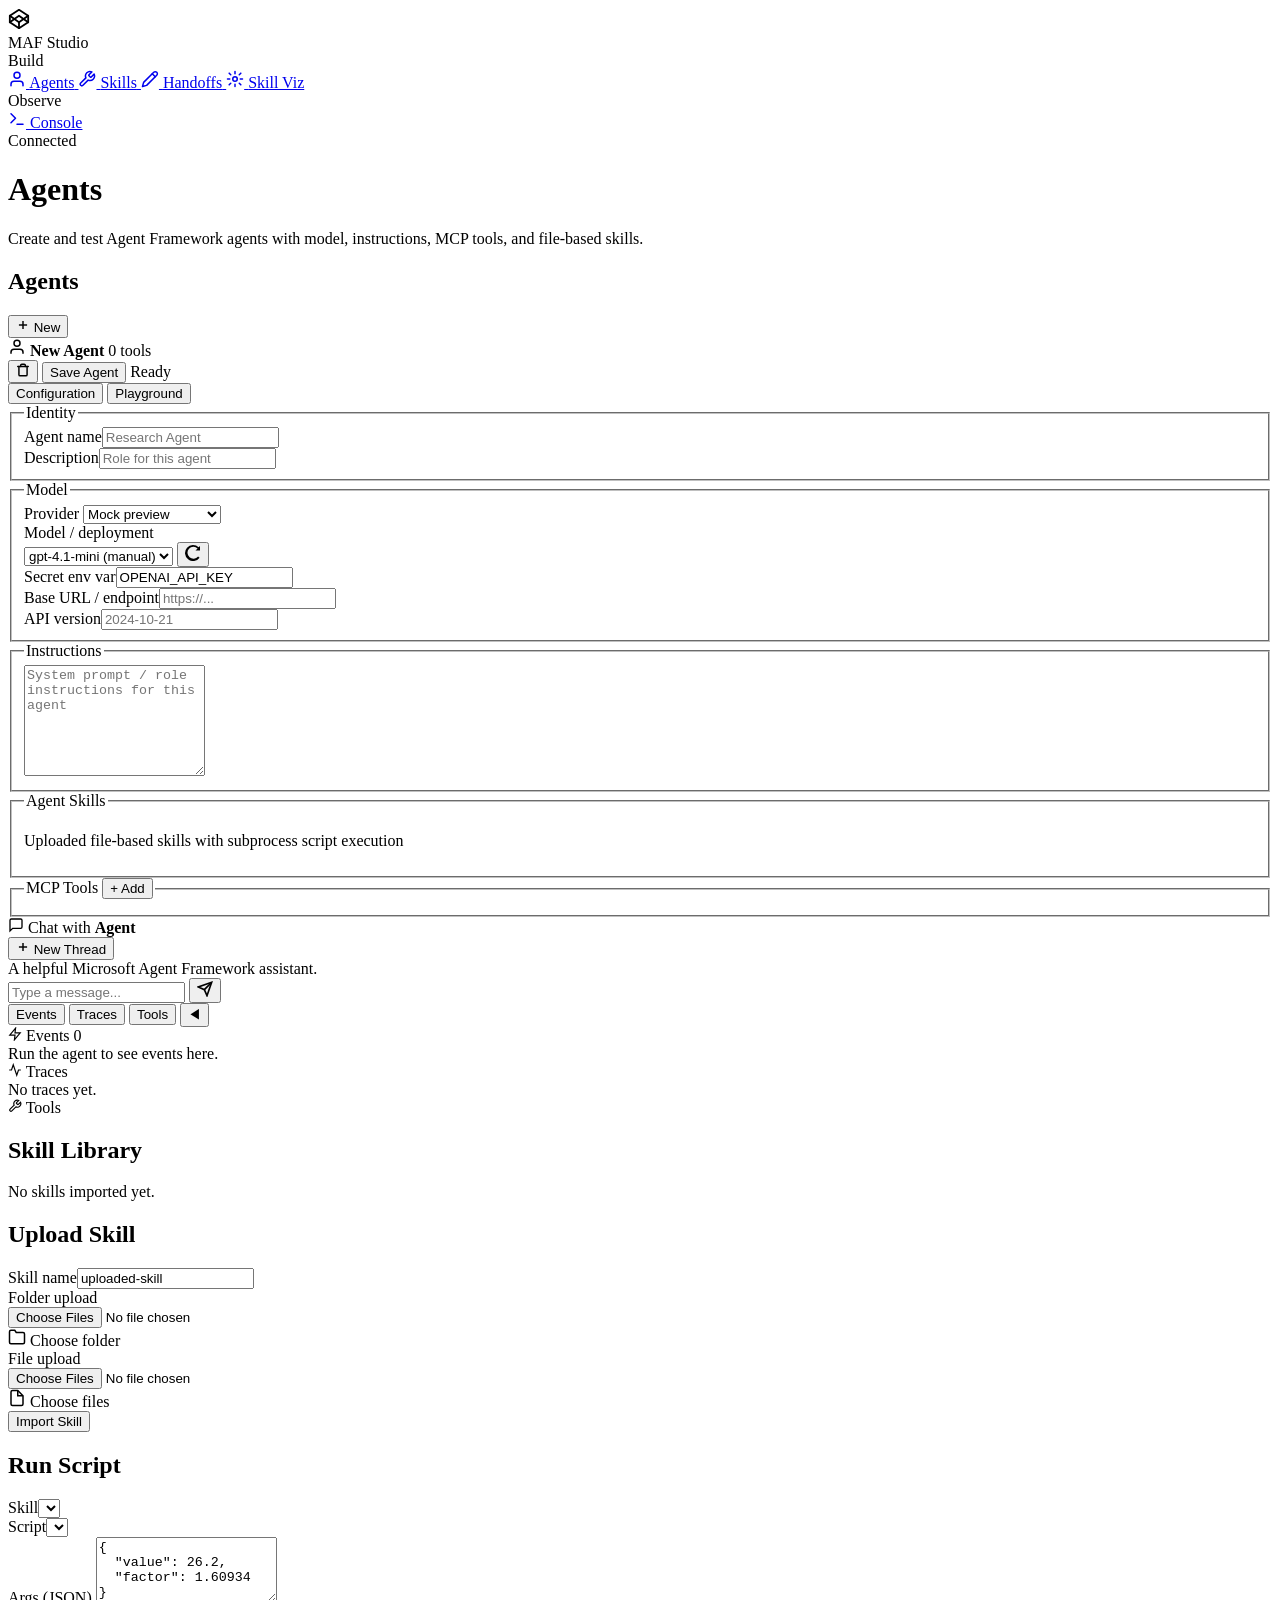
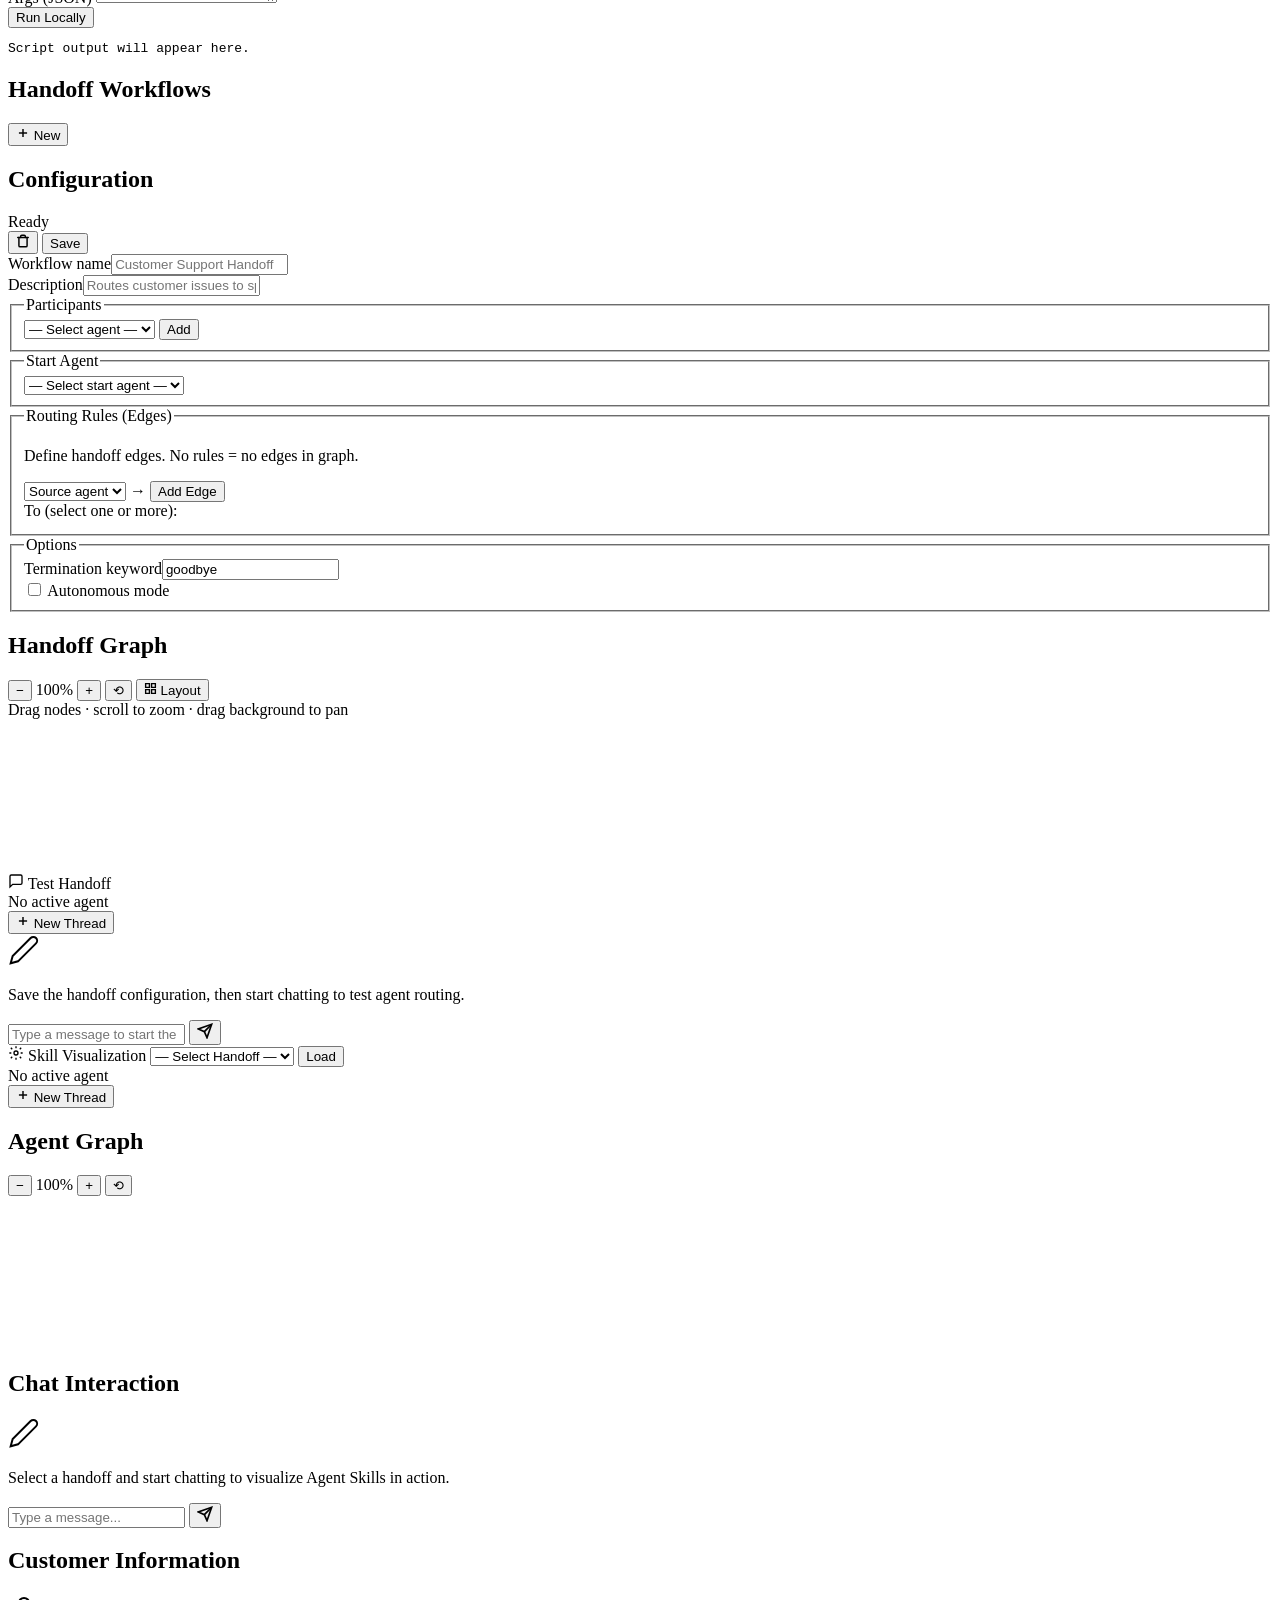
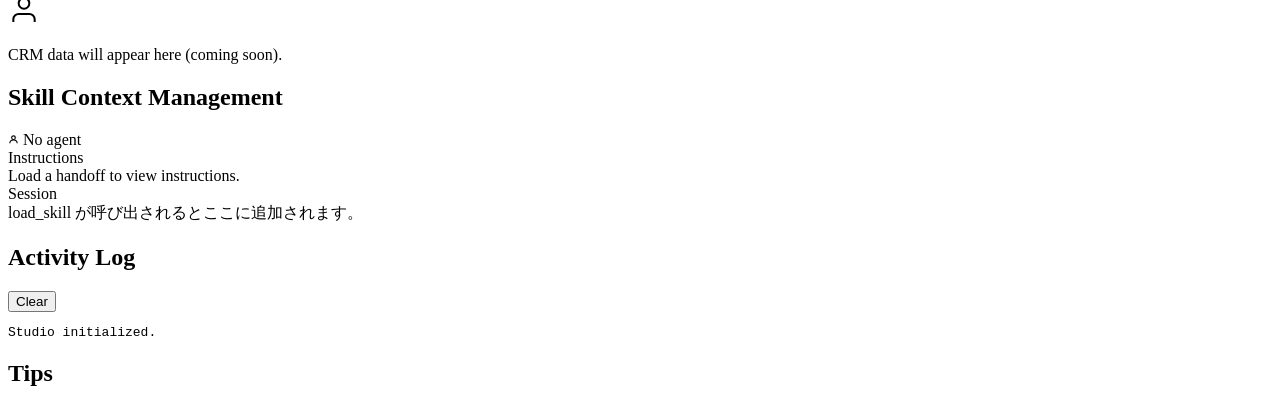
==== app/templates/index.html @ 51df4a38 "Initial commit: MAF Workflow Studio with Skill Viz tab" ====
<!DOCTYPE html>
<html lang="ja">
  <head>
    <meta charset="UTF-8" />
    <meta name="viewport" content="width=device-width, initial-scale=1.0" />
    <title>{{ title }}</title>
    <link rel="preconnect" href="https://fonts.googleapis.com" />
    <link rel="preconnect" href="https://fonts.gstatic.com" crossorigin />
    <link href="https://fonts.googleapis.com/css2?family=Space+Grotesk:wght@400;500;600;700&family=DM+Sans:ital,wght@0,400;0,500;0,600;1,400&family=JetBrains+Mono:wght@400;500&display=swap" rel="stylesheet" />
    <link rel="stylesheet" href="/static/styles.css" />
  </head>
  <body>
    <!-- ========== Fixed sidebar nav ========== -->
    <nav id="sidebar">
      <div class="sidebar-brand">
        <div class="brand-icon">
          <svg width="22" height="22" viewBox="0 0 24 24" fill="none" stroke="currentColor" stroke-width="2" stroke-linecap="round" stroke-linejoin="round"><polygon points="12 2 22 8.5 22 15.5 12 22 2 15.5 2 8.5 12 2"/><line x1="12" y1="22" x2="12" y2="15.5"/><polyline points="22 8.5 12 15.5 2 8.5"/><polyline points="2 15.5 12 8.5 22 15.5"/></svg>
        </div>
        <span class="brand-label">MAF Studio</span>
      </div>

      <div class="nav-group">
        <div class="nav-section-label">Build</div>
        <a class="nav-item active" data-page="agents" href="#agents">
          <svg width="18" height="18" viewBox="0 0 24 24" fill="none" stroke="currentColor" stroke-width="2" stroke-linecap="round" stroke-linejoin="round"><path d="M20 21v-2a4 4 0 0 0-4-4H8a4 4 0 0 0-4 4v2"/><circle cx="12" cy="7" r="4"/></svg>
          <span>Agents</span>
        </a>
        <a class="nav-item" data-page="skills" href="#skills">
          <svg width="18" height="18" viewBox="0 0 24 24" fill="none" stroke="currentColor" stroke-width="2" stroke-linecap="round" stroke-linejoin="round"><path d="M14.7 6.3a1 1 0 0 0 0 1.4l1.6 1.6a1 1 0 0 0 1.4 0l3.77-3.77a6 6 0 0 1-7.94 7.94l-6.91 6.91a2.12 2.12 0 0 1-3-3l6.91-6.91a6 6 0 0 1 7.94-7.94l-3.76 3.76z"/></svg>
          <span>Skills</span>
        </a>
        <a class="nav-item" data-page="workflows" href="#workflows" style="display:none">
          <svg width="18" height="18" viewBox="0 0 24 24" fill="none" stroke="currentColor" stroke-width="2" stroke-linecap="round" stroke-linejoin="round"><polyline points="16 18 22 12 16 6"/><polyline points="8 6 2 12 8 18"/></svg>
          <span>Workflows</span>
        </a>
        <a class="nav-item" data-page="handoffs" href="#handoffs">
          <svg width="18" height="18" viewBox="0 0 24 24" fill="none" stroke="currentColor" stroke-width="2" stroke-linecap="round" stroke-linejoin="round"><path d="M17 3a2.828 2.828 0 1 1 4 4L7.5 20.5 2 22l1.5-5.5L17 3z"/><path d="m15 5 4 4"/></svg>
          <span>Handoffs</span>
        </a>
        <a class="nav-item" data-page="skillviz" href="#skillviz">
          <svg width="18" height="18" viewBox="0 0 24 24" fill="none" stroke="currentColor" stroke-width="2" stroke-linecap="round" stroke-linejoin="round"><circle cx="12" cy="12" r="3"/><path d="M12 2v3M12 19v3M4.22 4.22l2.12 2.12M17.66 17.66l2.12 2.12M2 12h3M19 12h3M4.22 19.78l2.12-2.12M17.66 6.34l2.12-2.12"/></svg>
          <span>Skill Viz</span>
        </a>
      </div>

      <div class="nav-group">
        <div class="nav-section-label">Observe</div>
        <a class="nav-item" data-page="console" href="#console">
          <svg width="18" height="18" viewBox="0 0 24 24" fill="none" stroke="currentColor" stroke-width="2" stroke-linecap="round" stroke-linejoin="round"><polyline points="4 17 10 11 4 5"/><line x1="12" y1="19" x2="20" y2="19"/></svg>
          <span>Console</span>
        </a>
      </div>

      <div class="sidebar-footer">
        <div class="sidebar-status">
          <span class="status-dot"></span>
          <span id="sidebar-status-text">Connected</span>
        </div>
      </div>
    </nav>

    <!-- ========== Main content area ========== -->
    <div id="app">
      <header id="page-header">
        <div class="header-left">
          <h1 id="page-title">Agents</h1>
          <p id="page-subtitle" class="subtitle">Create and test Agent Framework agents with model, instructions, MCP tools, and file-based skills.</p>
        </div>
      </header>

      <!-- ============== PAGE: Agents ============== -->
      <section id="page-agents" class="page active">
        <div class="agents-layout">
          <!-- Left: agent list -->
          <div class="agent-list-col">
            <div class="panel">
              <div class="panel-head">
                <h2>Agents</h2>
                <button id="new-agent-btn" class="btn btn-ghost btn-sm">
                  <svg width="14" height="14" viewBox="0 0 24 24" fill="none" stroke="currentColor" stroke-width="2.5"><line x1="12" y1="5" x2="12" y2="19"/><line x1="5" y1="12" x2="19" y2="12"/></svg>
                  New
                </button>
              </div>
              <div id="agent-list" class="card-stack"></div>
            </div>
          </div>

          <!-- Right: detail pane with two tabs -->
          <div class="agent-detail-col">
            <!-- Agent header bar -->
            <div class="agent-header-bar">
              <div class="agent-header-info">
                <span class="agent-header-icon">
                  <svg width="18" height="18" viewBox="0 0 24 24" fill="none" stroke="currentColor" stroke-width="2"><path d="M20 21v-2a4 4 0 0 0-4-4H8a4 4 0 0 0-4 4v2"/><circle cx="12" cy="7" r="4"/></svg>
                </span>
                <strong id="agent-header-name">New Agent</strong>
                <span id="agent-header-tools" class="header-chip">0 tools</span>
              </div>
              <div class="agent-header-actions">
                <button id="delete-agent-btn" class="btn btn-danger btn-sm" title="Delete this agent">
                  <svg width="14" height="14" viewBox="0 0 24 24" fill="none" stroke="currentColor" stroke-width="2.5" stroke-linecap="round" stroke-linejoin="round"><polyline points="3 6 5 6 21 6"/><path d="M19 6v14a2 2 0 0 1-2 2H7a2 2 0 0 1-2-2V6m3 0V4a2 2 0 0 1 2-2h4a2 2 0 0 1 2 2v2"/></svg>
                </button>
                <button id="save-agent-btn" class="btn btn-primary btn-sm">Save Agent</button>
                <span id="agent-status" class="status-badge">Ready</span>
              </div>
            </div>

            <!-- Tab bar -->
            <div class="agent-tabs">
              <button class="agent-tab active" data-tab="configuration">Configuration</button>
              <button class="agent-tab" data-tab="playground">Playground</button>
            </div>

            <!-- Tab: Configuration -->
            <div id="tab-configuration" class="agent-tab-content active">
              <div class="panel">
                <div class="panel-body">
                  <fieldset class="form-block">
                    <legend class="form-legend">Identity</legend>
                    <div class="field-row two-col">
                      <div class="field"><label>Agent name</label><input id="agent-name" type="text" placeholder="Research Agent" /></div>
                      <div class="field"><label>Description</label><input id="agent-description" type="text" placeholder="Role for this agent" /></div>
                    </div>
                  </fieldset>

                  <fieldset class="form-block">
                    <legend class="form-legend">Model</legend>
                    <div class="field-row three-col">
                      <div class="field"><label>Provider</label>
                        <select id="provider">
                          <option value="mock">Mock preview</option>
                          <option value="openai">OpenAI Responses</option>
                          <option value="azure-openai">Azure OpenAI</option>
                          <option value="foundry">Azure AI Foundry</option>
                        </select>
                      </div>
                      <div class="field"><label>Model / deployment</label>
                        <div class="model-select-row">
                          <select id="model-name">
                            <option value="gpt-4.1-mini">gpt-4.1-mini (manual)</option>
                          </select>
                          <button type="button" id="btn-fetch-models" class="btn btn-icon" title="Fetch deployed models from Azure OpenAI">
                            <svg width="16" height="16" viewBox="0 0 16 16" fill="none"><path d="M13.65 2.35a8 8 0 1 0 .93 10.28l-1.48-1.06A6 6 0 1 1 12.6 3.4L10.5 5.5H15V1l-1.35 1.35z" fill="currentColor"/></svg>
                          </button>
                        </div>
                      </div>
                      <div class="field"><label>Secret env var</label><input id="api-key-env" type="text" value="OPENAI_API_KEY" /></div>
                    </div>
                    <div class="field-row two-col">
                      <div class="field"><label>Base URL / endpoint</label><input id="base-url" type="text" placeholder="https://..." /></div>
                      <div class="field"><label>API version</label><input id="api-version" type="text" placeholder="2024-10-21" /></div>
                    </div>
                  </fieldset>

                  <fieldset class="form-block">
                    <legend class="form-legend">Instructions</legend>
                    <textarea id="instructions" rows="7" placeholder="System prompt / role instructions for this agent"></textarea>
                  </fieldset>

                  <fieldset class="form-block">
                    <legend class="form-legend">Agent Skills</legend>
                    <p class="form-hint">Uploaded file-based skills with subprocess script execution</p>
                    <div id="skill-checkboxes" class="skill-checks"></div>
                  </fieldset>

                  <fieldset class="form-block">
                    <legend class="form-legend">
                      MCP Tools
                      <button id="add-mcp-btn" class="btn btn-ghost btn-xs">+ Add</button>
                    </legend>
                    <div id="mcp-container" class="mcp-stack"></div>
                  </fieldset>
                </div>
              </div>
            </div>

            <!-- Tab: Playground (DevUI-style chat + inspector) -->
            <div id="tab-playground" class="agent-tab-content">
              <div class="playground-layout">
                <!-- Left: Chat -->
                <div class="chat-panel">
                  <div class="chat-header">
                    <div class="chat-header-left">
                      <svg width="16" height="16" viewBox="0 0 24 24" fill="none" stroke="currentColor" stroke-width="2"><path d="M21 15a2 2 0 0 1-2 2H7l-4 4V5a2 2 0 0 1 2-2h14a2 2 0 0 1 2 2z"/></svg>
                      <span>Chat with <strong id="chat-agent-name">Agent</strong></span>
                    </div>
                    <button id="new-thread-btn" class="btn btn-ghost btn-sm">
                      <svg width="14" height="14" viewBox="0 0 24 24" fill="none" stroke="currentColor" stroke-width="2.5"><line x1="12" y1="5" x2="12" y2="19"/><line x1="5" y1="12" x2="19" y2="12"/></svg>
                      New Thread
                    </button>
                  </div>
                  <div id="chat-agent-desc" class="chat-description">A helpful Microsoft Agent Framework assistant.</div>
                  <div id="chat-messages" class="chat-messages">
                    <!-- messages rendered dynamically -->
                  </div>
                  <div class="chat-input-bar">
                    <input id="chat-input" type="text" placeholder="Type a message..." />
                    <button id="chat-send-btn" class="btn btn-primary btn-sm chat-send">
                      <svg width="16" height="16" viewBox="0 0 24 24" fill="none" stroke="currentColor" stroke-width="2.5"><line x1="22" y1="2" x2="11" y2="13"/><polygon points="22 2 15 22 11 13 2 9 22 2"/></svg>
                    </button>
                  </div>
                </div>

                <!-- Right: Inspector -->
                <div class="inspector-panel">
                  <div class="inspector-tabs">
                    <button class="inspector-tab active" data-inspector="events">Events</button>
                    <button class="inspector-tab" data-inspector="traces">Traces</button>
                    <button class="inspector-tab" data-inspector="tools">Tools</button>
                    <button id="inspector-toggle" class="inspector-toggle-btn" title="パネルを閉じる">&#9664;</button>
                  </div>
                  <div id="inspector-events" class="inspector-content active">
                    <div class="inspector-subhead">
                      <svg width="14" height="14" viewBox="0 0 24 24" fill="none" stroke="currentColor" stroke-width="2"><path d="M13 2L3 14h9l-1 8 10-12h-9l1-8z"/></svg>
                      Events <span id="event-count" class="count-badge">0</span>
                    </div>
                    <div id="event-list" class="event-list">
                      <div class="inspector-empty">Run the agent to see events here.</div>
                    </div>
                  </div>
                  <div id="inspector-traces" class="inspector-content">
                    <div class="inspector-subhead">
                      <svg width="14" height="14" viewBox="0 0 24 24" fill="none" stroke="currentColor" stroke-width="2"><polyline points="22 12 18 12 15 21 9 3 6 12 2 12"/></svg>
                      Traces
                    </div>
                    <div id="trace-list" class="event-list">
                      <div class="inspector-empty">No traces yet.</div>
                    </div>
                  </div>
                  <div id="inspector-tools" class="inspector-content">
                    <div class="inspector-subhead">
                      <svg width="14" height="14" viewBox="0 0 24 24" fill="none" stroke="currentColor" stroke-width="2"><path d="M14.7 6.3a1 1 0 0 0 0 1.4l1.6 1.6a1 1 0 0 0 1.4 0l3.77-3.77a6 6 0 0 1-7.94 7.94l-6.91 6.91a2.12 2.12 0 0 1-3-3l6.91-6.91a6 6 0 0 1 7.94-7.94l-3.76 3.76z"/></svg>
                      Tools
                    </div>
                    <div id="tools-list" class="tools-grid"></div>
                  </div>
                </div>
              </div>
            </div>
          </div>
        </div>
      </section>

      <!-- ============== PAGE: Skills ============== -->
      <section id="page-skills" class="page">
        <div class="skills-layout">
          <div class="skills-main-col">
            <div class="panel">
              <div class="panel-head"><h2>Skill Library</h2></div>
              <div id="skill-list" class="card-stack"></div>
              <div class="empty-state" id="skills-empty"><p>No skills imported yet.</p></div>
            </div>
          </div>

          <div class="skills-side-col">
            <div class="panel">
              <div class="panel-head"><h2>Upload Skill</h2></div>
              <div class="panel-body">
                <div class="field"><label>Skill name</label><input id="skill-name" type="text" value="uploaded-skill" /></div>
                <div class="field">
                  <label>Folder upload</label>
                  <div class="file-zone">
                    <input id="skill-folder" type="file" webkitdirectory directory multiple />
                    <div class="file-zone-label">
                      <svg width="18" height="18" viewBox="0 0 24 24" fill="none" stroke="currentColor" stroke-width="2"><path d="M22 19a2 2 0 0 1-2 2H4a2 2 0 0 1-2-2V5a2 2 0 0 1 2-2h5l2 3h9a2 2 0 0 1 2 2z"/></svg>
                      <span>Choose folder</span>
                    </div>
                  </div>
                </div>
                <div class="field">
                  <label>File upload</label>
                  <div class="file-zone">
                    <input id="skill-files" type="file" multiple />
                    <div class="file-zone-label">
                      <svg width="18" height="18" viewBox="0 0 24 24" fill="none" stroke="currentColor" stroke-width="2"><path d="M13 2H6a2 2 0 0 0-2 2v16a2 2 0 0 0 2 2h12a2 2 0 0 0 2-2V9z"/><polyline points="13 2 13 9 20 9"/></svg>
                      <span>Choose files</span>
                    </div>
                  </div>
                </div>
                <button id="upload-skill-btn" class="btn btn-primary btn-block">Import Skill</button>
              </div>
            </div>

            <div class="panel">
              <div class="panel-head"><h2>Run Script</h2></div>
              <div class="panel-body">
                <div class="field"><label>Skill</label><select id="script-skill-select"></select></div>
                <div class="field"><label>Script</label><select id="script-name-select"></select></div>
                <div class="field"><label>Args (JSON)</label>
                  <textarea id="script-args" rows="4">{
  "value": 26.2,
  "factor": 1.60934
}</textarea>
                </div>
                <button id="run-script-btn" class="btn btn-accent btn-block">Run Locally</button>
                <pre id="script-output" class="output-pre compact-output">Script output will appear here.</pre>
              </div>
            </div>
          </div>
        </div>
      </section>

      <!-- ============== PAGE: Workflows ============== -->
      <section id="page-workflows" class="page" style="display:none">
        <div class="wf-toolbar">
          <div class="field-row four-col">
            <div class="field"><label>Name</label><input id="workflow-name" type="text" value="New Workflow" /></div>
            <div class="field"><label>Start node</label><select id="workflow-start"></select></div>
            <div class="field"><label>Agent</label>
              <div class="inline-row"><select id="node-agent-select"></select><button id="add-node-btn" class="btn btn-ghost btn-sm">+ Node</button></div>
            </div>
            <div class="field"><label>Description</label><input id="workflow-description" type="text" value="Compose agents into a deterministic workflow." /></div>
          </div>
        </div>

        <div class="wf-body">
          <div class="wf-canvas-wrap">
            <div class="canvas-shell">
              <svg id="edge-layer"></svg>
              <div id="workflow-canvas" class="workflow-canvas"></div>
            </div>
          </div>

          <div class="wf-edge-panel panel">
            <div class="panel-head"><h2>Edge Builder</h2></div>
            <div class="panel-body">
              <div class="field"><label>Source</label><select id="edge-source"></select></div>
              <div class="field"><label>Target</label><select id="edge-target"></select></div>
              <div class="field"><label>Edge type</label>
                <select id="edge-type">
                  <option value="direct">direct</option>
                  <option value="conditional">conditional</option>
                  <option value="switch-case">switch-case</option>
                  <option value="multi-selection">multi-selection</option>
                  <option value="fan-in">fan-in</option>
                </select>
              </div>
              <div class="field"><label>Label</label><input id="edge-label" type="text" placeholder="approve / default" /></div>
              <div class="field"><label>Condition</label><input id="edge-condition" type="text" placeholder="contains:approve" /></div>
              <button id="add-edge-btn" class="btn btn-primary btn-block">Add Edge</button>

              <div class="edge-legend">
                <h4>Edge Types</h4>
                <div class="legend-row"><span class="ldot c-direct"></span>direct</div>
                <div class="legend-row"><span class="ldot c-conditional"></span>conditional</div>
                <div class="legend-row"><span class="ldot c-switch"></span>switch-case</div>
                <div class="legend-row"><span class="ldot c-multi"></span>multi-selection</div>
                <div class="legend-row"><span class="ldot c-fanin"></span>fan-in</div>
              </div>
            </div>
          </div>
        </div>

        <div class="wf-test-section">
          <div class="field">
            <label>Workflow test prompt</label>
            <textarea id="workflow-prompt" rows="3">Plan the work, review it, then decide whether to approve or request revision.</textarea>
          </div>
          <div class="btn-row">
            <button id="save-workflow-btn" class="btn btn-primary">Save Workflow</button>
            <button id="test-workflow-btn" class="btn btn-accent">Test Workflow</button>
            <span id="workflow-status" class="status-badge">Ready</span>
          </div>
          <div class="wf-results">
            <div class="panel output-panel">
              <div class="panel-head"><h2>Code Preview</h2></div>
              <pre id="workflow-code" class="output-pre">Save or test the workflow to see the generated WorkflowBuilder code.</pre>
            </div>
            <div class="panel output-panel">
              <div class="panel-head"><h2>Execution Trace</h2></div>
              <pre id="workflow-output" class="output-pre">Add nodes and edges, then test the workflow.</pre>
            </div>
          </div>
        </div>
      </section>

      <!-- ============== PAGE: Handoffs ============== -->
      <section id="page-handoffs" class="page">
        <div class="handoffs-layout">

          <!-- Handoff list -->
            <div class="panel handoff-list-panel">
              <div class="panel-head">
                <h2>Handoff Workflows</h2>
                <button id="new-handoff-btn" class="btn btn-ghost btn-sm">
                  <svg width="14" height="14" viewBox="0 0 24 24" fill="none" stroke="currentColor" stroke-width="2.5"><line x1="12" y1="5" x2="12" y2="19"/><line x1="5" y1="12" x2="19" y2="12"/></svg>
                  New
                </button>
              </div>
              <div id="handoff-list" class="card-stack"></div>
            </div>

            <!-- Configuration form -->
            <div class="panel handoff-config-panel">
              <div class="panel-head handoff-config-head">
                <div class="handoff-config-title">
                  <h2>Configuration</h2>
                  <span id="handoff-status" class="status-badge">Ready</span>
                </div>
                <div class="handoff-config-actions">
                  <button id="delete-handoff-btn" class="btn btn-danger btn-sm" title="Delete">
                    <svg width="14" height="14" viewBox="0 0 24 24" fill="none" stroke="currentColor" stroke-width="2.5" stroke-linecap="round" stroke-linejoin="round"><polyline points="3 6 5 6 21 6"/><path d="M19 6v14a2 2 0 0 1-2 2H7a2 2 0 0 1-2-2V6m3 0V4a2 2 0 0 1 2-2h4a2 2 0 0 1 2 2v2"/></svg>
                  </button>
                  <button id="save-handoff-btn" class="btn btn-primary btn-sm">Save</button>
                </div>
              </div>
              <div class="panel-body">
                <div class="field-row two-col">
                  <div class="field"><label>Workflow name</label><input id="handoff-name" type="text" placeholder="Customer Support Handoff" /></div>
                  <div class="field"><label>Description</label><input id="handoff-description" type="text" placeholder="Routes customer issues to specialists" /></div>
                </div>

                <!-- Participants: select + Add -->
                <fieldset class="form-block">
                  <legend class="form-legend">Participants</legend>
                  <div class="ho-add-row">
                    <select id="handoff-participant-select" class="ho-add-select">
                      <option value="">— Select agent —</option>
                    </select>
                    <button id="add-participant-btn" class="btn btn-ghost btn-sm">Add</button>
                  </div>
                  <div id="handoff-participants-list" class="ho-chip-list"></div>
                </fieldset>

                <!-- Start Agent -->
                <fieldset class="form-block">
                  <legend class="form-legend">Start Agent</legend>
                  <select id="handoff-start-agent">
                    <option value="">— Select start agent —</option>
                  </select>
                </fieldset>

                <!-- Routing Rules: source → target (checkboxes) + Add -->
                <fieldset class="form-block">
                  <legend class="form-legend">Routing Rules (Edges)</legend>
                  <p class="form-hint">Define handoff edges. No rules = no edges in graph.</p>
                  <div class="ho-rule-builder">
                    <div class="ho-rule-builder-top">
                      <select id="rule-src-select" class="ho-add-select">
                        <option value="">Source agent</option>
                      </select>
                      <span class="rule-arrow">→</span>
                      <button id="add-rule-btn" class="btn btn-ghost btn-sm">Add Edge</button>
                    </div>
                    <div class="ho-rule-builder-targets">
                      <p class="form-hint" style="margin:0 0 4px">To (select one or more):</p>
                      <div id="rule-tgt-checks" class="ho-tgt-checks"></div>
                    </div>
                  </div>
                  <div id="handoff-rules-list" class="ho-chip-list ho-rules-list"></div>
                </fieldset>

                <!-- Options -->
                <fieldset class="form-block">
                  <legend class="form-legend">Options</legend>
                  <div class="field-row two-col">
                    <div class="field"><label>Termination keyword</label><input id="handoff-termination-keyword" type="text" value="goodbye" placeholder="goodbye" /></div>
                    <div class="field field-inline-check">
                      <label class="inline-check-label">
                        <input id="handoff-autonomous" type="checkbox" />
                        <span>Autonomous mode</span>
                      </label>
                    </div>
                  </div>
                </fieldset>
              </div>
            </div>

          <!-- Handoff Graph — at the top of the right panel -->
            <div class="panel handoff-viz-panel">
              <div class="panel-head">
                <h2>Handoff Graph</h2>
                <div class="ho-graph-controls">
                  <button id="ho-zoom-out-btn" class="btn btn-ghost btn-sm ho-ctrl-btn" title="Zoom out">−</button>
                  <span id="ho-zoom-label" class="ho-zoom-label">100%</span>
                  <button id="ho-zoom-in-btn" class="btn btn-ghost btn-sm ho-ctrl-btn" title="Zoom in">+</button>
                  <button id="ho-zoom-reset-btn" class="btn btn-ghost btn-sm ho-ctrl-btn" title="Reset zoom">⟲</button>
                  <button id="ho-layout-btn" class="btn btn-ghost btn-sm ho-ctrl-btn" title="Reset layout">
                    <svg width="13" height="13" viewBox="0 0 24 24" fill="none" stroke="currentColor" stroke-width="2.5"><path d="M3 3h7v7H3zM14 3h7v7h-7zM3 14h7v7H3zM14 14h7v7h-7z"/></svg>
                    Layout
                  </button>
                </div>
                <span class="form-hint ho-viz-hint">Drag nodes · scroll to zoom · drag background to pan</span>
              </div>
              <div class="handoff-viz-body">
                <div class="ho-canvas-shell">
                  <div id="ho-viewport" class="ho-viewport">
                    <svg id="ho-edge-layer"></svg>
                    <div id="ho-canvas" class="ho-canvas"></div>
                  </div>
                </div>
              </div>
            </div>

            <!-- Chat test panel -->
            <div class="panel handoff-chat-panel">
              <div class="handoff-chat-header">
                <div class="handoff-chat-header-left">
                  <svg width="16" height="16" viewBox="0 0 24 24" fill="none" stroke="currentColor" stroke-width="2"><path d="M21 15a2 2 0 0 1-2 2H7l-4 4V5a2 2 0 0 1 2-2h14a2 2 0 0 1 2 2z"/></svg>
                  <span>Test Handoff</span>
                </div>
                <div class="handoff-chat-header-right">
                  <div class="handoff-active-agent-badge" id="handoff-active-agent-badge">
                    <span class="active-agent-dot"></span>
                    <span id="handoff-active-agent-name">No active agent</span>
                  </div>
                  <button id="handoff-new-thread-btn" class="btn btn-ghost btn-sm">
                    <svg width="14" height="14" viewBox="0 0 24 24" fill="none" stroke="currentColor" stroke-width="2.5"><line x1="12" y1="5" x2="12" y2="19"/><line x1="5" y1="12" x2="19" y2="12"/></svg>
                    New Thread
                  </button>
                </div>
              </div>

              <!-- Participant strip -->
              <div id="handoff-agent-strip" class="handoff-agent-strip"></div>

              <!-- Messages + thinking process -->
              <div id="handoff-chat-messages" class="handoff-chat-messages">
                <div class="handoff-empty-chat">
                  <svg width="32" height="32" viewBox="0 0 24 24" fill="none" stroke="currentColor" stroke-width="1.5"><path d="M17 3a2.828 2.828 0 1 1 4 4L7.5 20.5 2 22l1.5-5.5L17 3z"/></svg>
                  <p>Save the handoff configuration, then start chatting to test agent routing.</p>
                </div>
              </div>

              <div class="chat-input-bar">
                <input id="handoff-chat-input" type="text" placeholder="Type a message to start the handoff test..." />
                <button id="handoff-chat-send-btn" class="btn btn-primary btn-sm chat-send">
                  <svg width="16" height="16" viewBox="0 0 24 24" fill="none" stroke="currentColor" stroke-width="2.5"><line x1="22" y1="2" x2="11" y2="13"/><polygon points="22 2 15 22 11 13 2 9 22 2"/></svg>
                </button>
              </div>
            </div>
        </div>
      </section>

      <!-- ============== PAGE: Skill Visualization ============== -->
      <section id="page-skillviz" class="page">
        <div class="sv-layout">

          <!-- Top bar: handoff selector -->
          <div class="sv-topbar">
            <div class="sv-topbar-left">
              <svg width="16" height="16" viewBox="0 0 24 24" fill="none" stroke="currentColor" stroke-width="2"><circle cx="12" cy="12" r="3"/><path d="M12 2v3M12 19v3M4.22 4.22l2.12 2.12M17.66 17.66l2.12 2.12M2 12h3M19 12h3M4.22 19.78l2.12-2.12M17.66 6.34l2.12-2.12"/></svg>
              <span class="sv-topbar-title">Skill Visualization</span>
              <select id="sv-handoff-select" class="sv-handoff-select">
                <option value="">— Select Handoff —</option>
              </select>
              <button id="sv-load-handoff-btn" class="btn btn-primary btn-sm">Load</button>
            </div>
            <div class="sv-topbar-right">
              <div id="sv-active-agent-badge" class="handoff-active-agent-badge">
                <span class="active-agent-dot"></span>
                <span id="sv-active-agent-name">No active agent</span>
              </div>
              <button id="sv-new-thread-btn" class="btn btn-ghost btn-sm">
                <svg width="14" height="14" viewBox="0 0 24 24" fill="none" stroke="currentColor" stroke-width="2.5"><line x1="12" y1="5" x2="12" y2="19"/><line x1="5" y1="12" x2="19" y2="12"/></svg>
                New Thread
              </button>
            </div>
          </div>

          <!-- Main grid: 2 columns -->
          <div class="sv-main-grid">

            <!-- LEFT COLUMN: Agent Graph + Chat -->
            <div class="sv-left-col">

              <!-- Agent Graph (top) -->
              <div class="sv-graph-cell panel">
                <div class="panel-head">
                  <h2>Agent Graph</h2>
                  <div class="ho-graph-controls">
                    <button id="sv-zoom-out" class="btn btn-ghost btn-sm ho-ctrl-btn" title="Zoom out">−</button>
                    <span id="sv-zoom-label" class="ho-zoom-label">100%</span>
                    <button id="sv-zoom-in" class="btn btn-ghost btn-sm ho-ctrl-btn" title="Zoom in">+</button>
                    <button id="sv-zoom-reset" class="btn btn-ghost btn-sm ho-ctrl-btn" title="Reset">⟲</button>
                  </div>
                </div>
                <div class="sv-graph-body">
                  <div class="ho-canvas-shell" id="sv-canvas-shell">
                    <div id="sv-viewport" class="ho-viewport">
                      <svg id="sv-edge-layer"></svg>
                      <div id="sv-canvas" class="ho-canvas"></div>
                    </div>
                  </div>
                </div>
              </div>

              <!-- Chat Interaction (bottom) -->
              <div class="sv-chat-cell panel">
                <div class="panel-head">
                  <h2>Chat Interaction</h2>
                </div>
                <div id="sv-chat-messages" class="sv-chat-messages">
                  <div class="handoff-empty-chat">
                    <svg width="32" height="32" viewBox="0 0 24 24" fill="none" stroke="currentColor" stroke-width="1.5"><path d="M17 3a2.828 2.828 0 1 1 4 4L7.5 20.5 2 22l1.5-5.5L17 3z"/></svg>
                    <p>Select a handoff and start chatting to visualize Agent Skills in action.</p>
                  </div>
                </div>
                <div class="chat-input-bar sv-chat-input-bar">
                  <input id="sv-chat-input" type="text" placeholder="Type a message..." />
                  <button id="sv-chat-send-btn" class="btn btn-primary btn-sm chat-send">
                    <svg width="16" height="16" viewBox="0 0 24 24" fill="none" stroke="currentColor" stroke-width="2.5"><line x1="22" y1="2" x2="11" y2="13"/><polygon points="22 2 15 22 11 13 2 9 22 2"/></svg>
                  </button>
                </div>
              </div>

            </div><!-- /sv-left-col -->

            <!-- RIGHT COLUMN: Customer Information + Skill Context Management -->
            <div class="sv-right-col">

              <!-- Customer Information (top, placeholder) -->
              <div class="sv-customer-cell panel">
                <div class="panel-head">
                  <h2>Customer Information</h2>
                </div>
                <div class="sv-customer-placeholder">
                  <svg width="32" height="32" viewBox="0 0 24 24" fill="none" stroke="currentColor" stroke-width="1.5"><path d="M20 21v-2a4 4 0 0 0-4-4H8a4 4 0 0 0-4 4v2"/><circle cx="12" cy="7" r="4"/></svg>
                  <p>CRM data will appear here (coming soon).</p>
                </div>
              </div>

              <!-- Skill Context Management (bottom) -->
              <div class="sv-context-cell panel">
                <div class="panel-head sv-context-head">
                  <h2>Skill Context Management</h2>
                  <span id="sv-context-agent-label" class="sv-context-agent-label">
                    <svg width="11" height="11" viewBox="0 0 24 24" fill="none" stroke="currentColor" stroke-width="2.5"><circle cx="12" cy="8" r="4"/><path d="M4 20c0-4 3.6-7 8-7s8 3 8 7"/></svg>
                    No agent
                  </span>
                </div>
                <div class="sv-context-inner-grid">
                  <!-- Instructions column -->
                  <div class="sv-context-col">
                    <div class="sv-context-col-head">Instructions</div>
                    <div id="sv-context-instructions" class="sv-context-col-body">
                      <div class="sv-prompt-placeholder">Load a handoff to view instructions.</div>
                    </div>
                  </div>
                  <!-- Session column -->
                  <div class="sv-context-col">
                    <div class="sv-context-col-head">Session</div>
                    <div class="sv-context-col-body">
                      <div id="sv-session-entries" class="sv-session-entries">
                        <div class="sv-skills-empty">load_skill が呼び出されるとここに追加されます。</div>
                      </div>
                    </div>
                  </div>
                </div>
              </div>

            </div><!-- /sv-right-col -->

          </div><!-- /sv-main-grid -->
        </div><!-- /sv-layout -->
      </section>

      <!-- ============== PAGE: Console ============== -->
      <section id="page-console" class="page">
        <div class="console-layout">
          <div class="console-main panel">
            <div class="panel-head">
              <h2>Activity Log</h2>
              <button id="clear-console-btn" class="btn btn-ghost btn-sm">Clear</button>
            </div>
            <pre id="activity-console" class="console-pre">Studio initialized.</pre>
          </div>
          <div class="console-side">
            <div class="panel">
              <div class="panel-head"><h2>Tips</h2></div>
              <div id="tips" class="tips-list"></div>
            </div>
          </div>
        </div>
      </section>
    </div>

    <script src="/static/app.js" defer></script>
  </body>
</html>
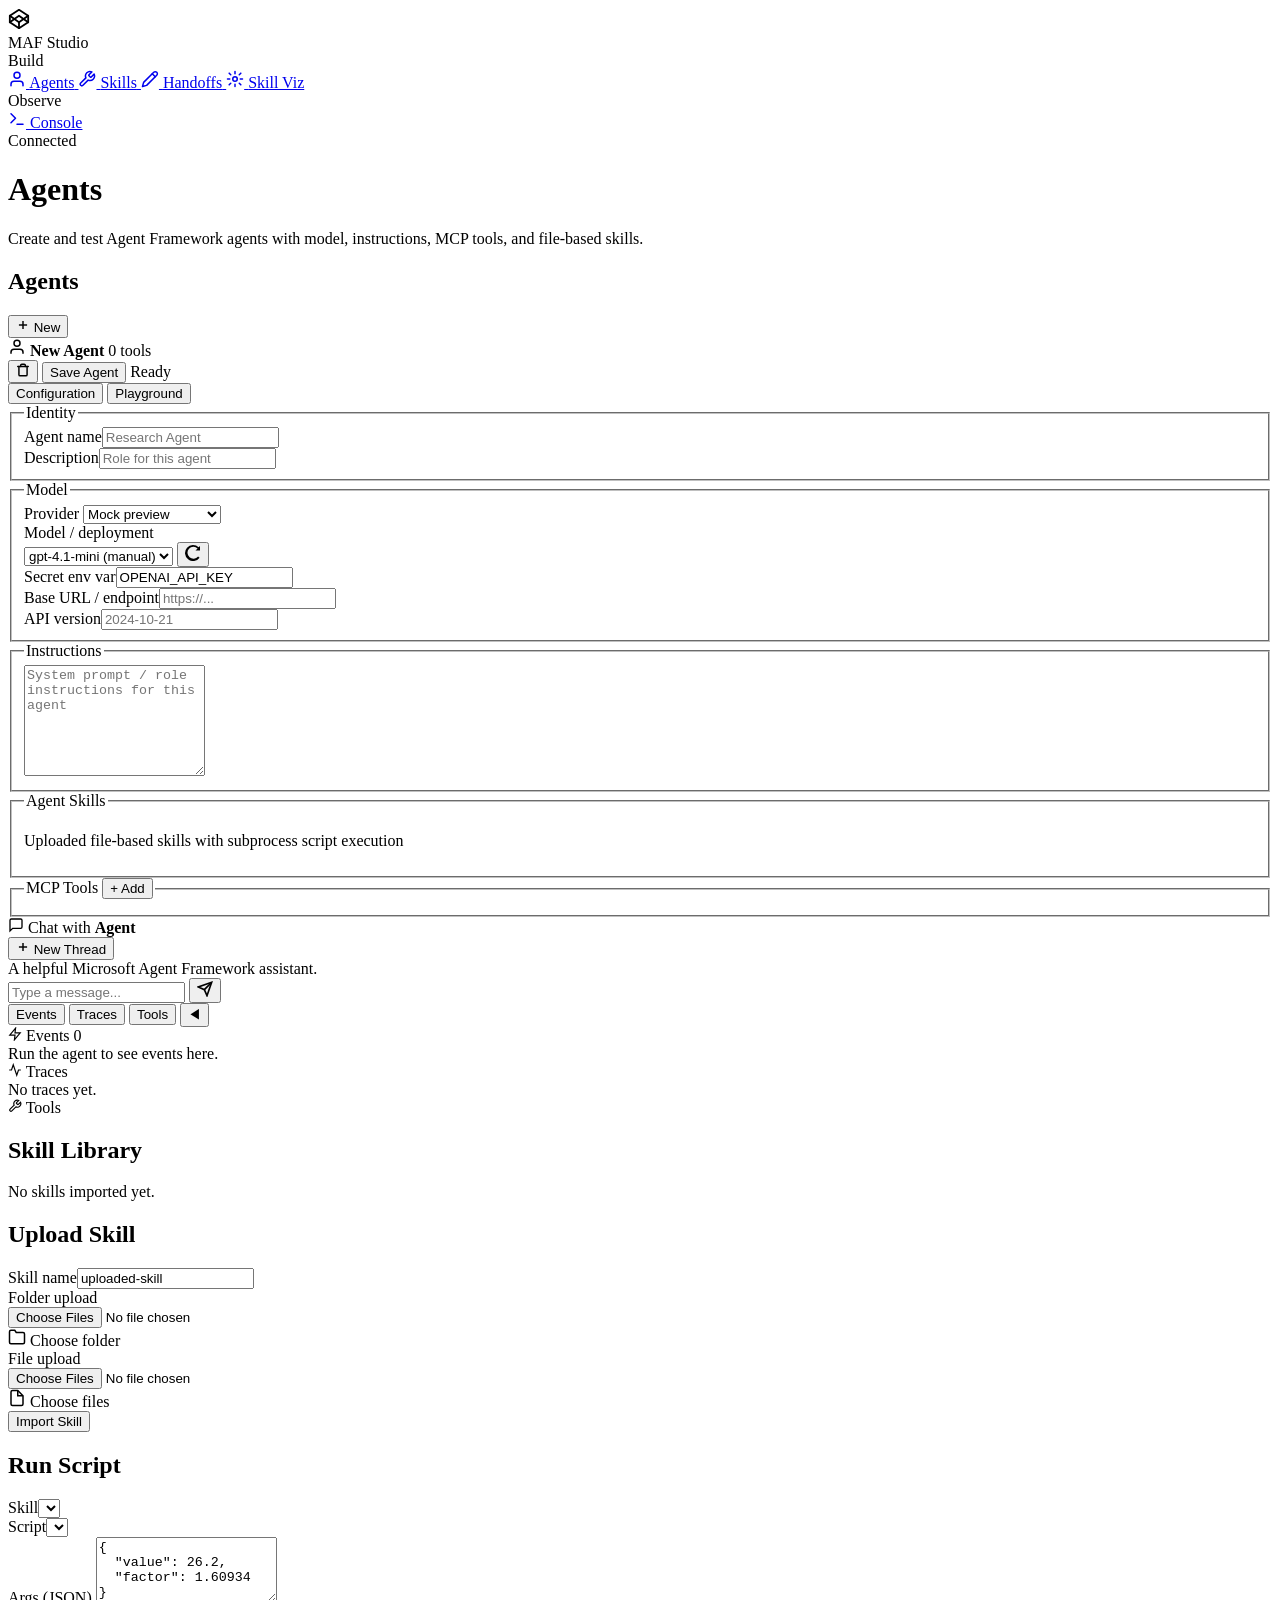
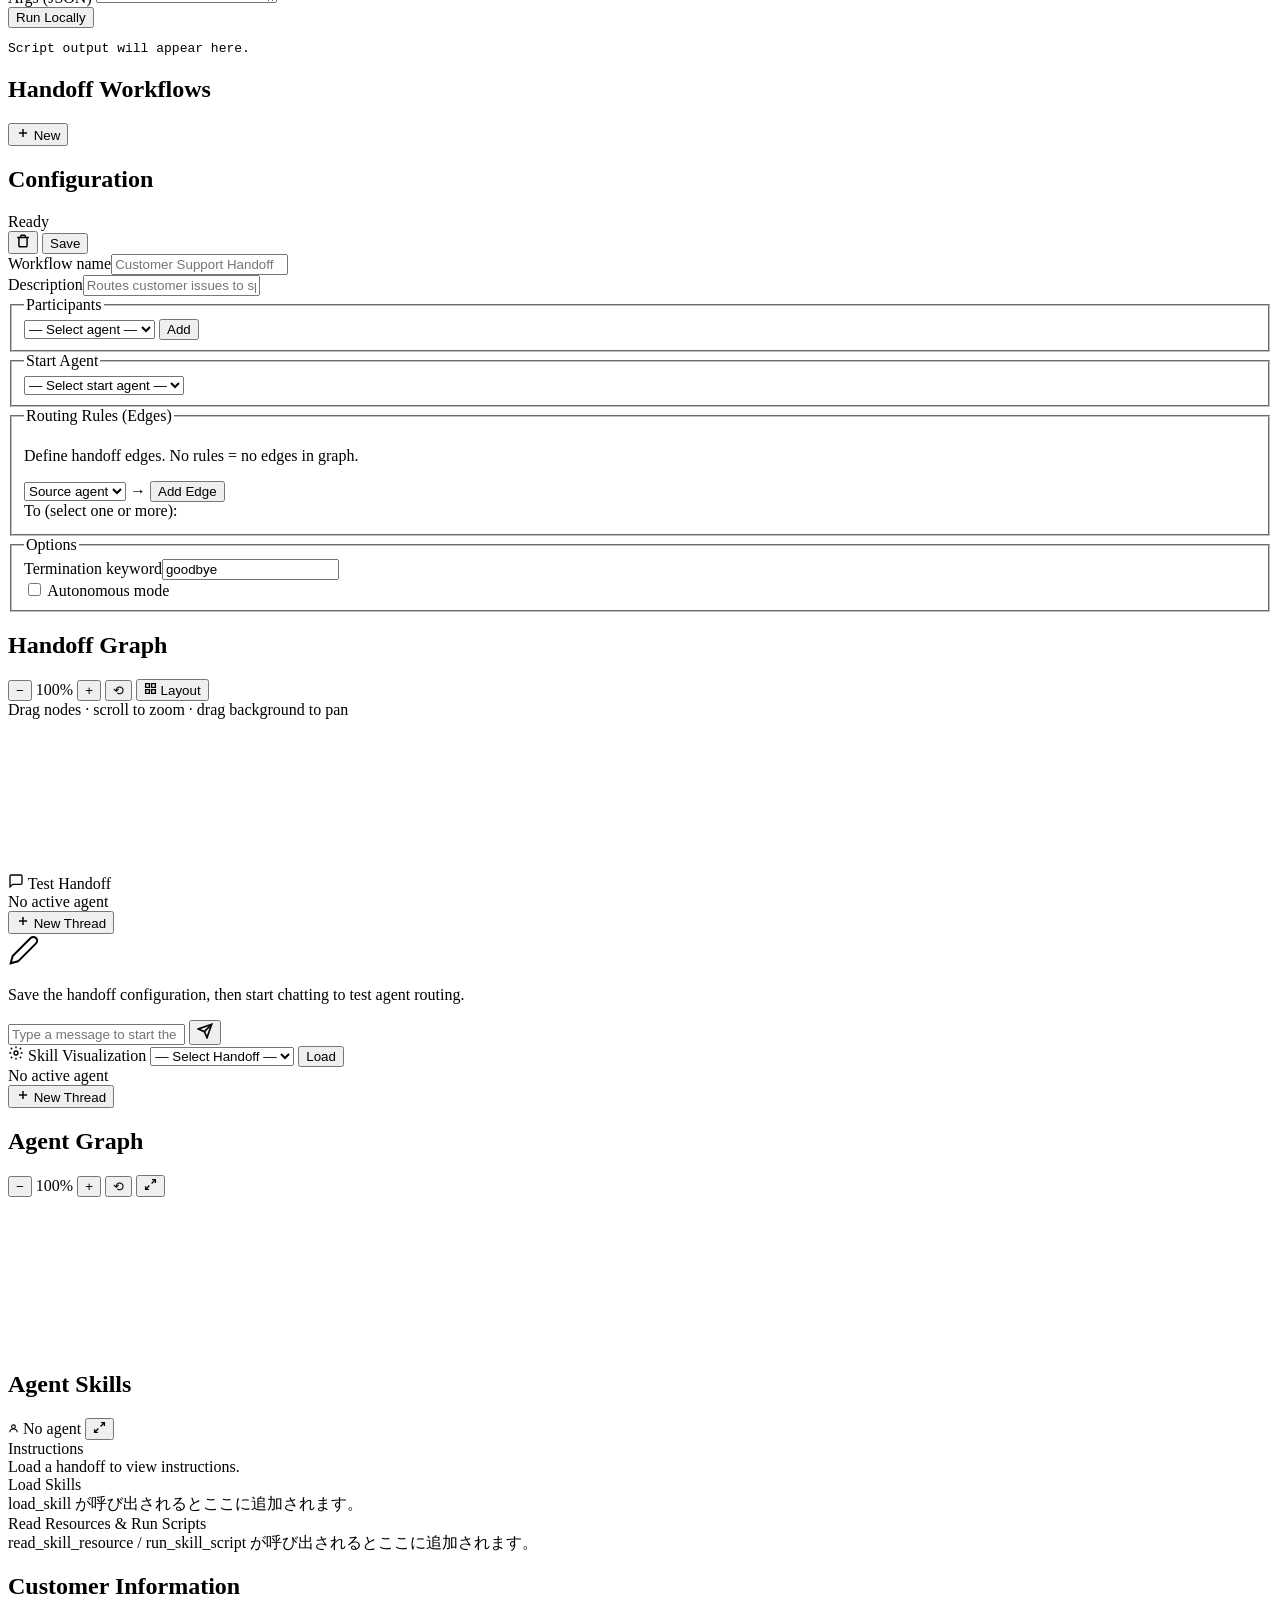
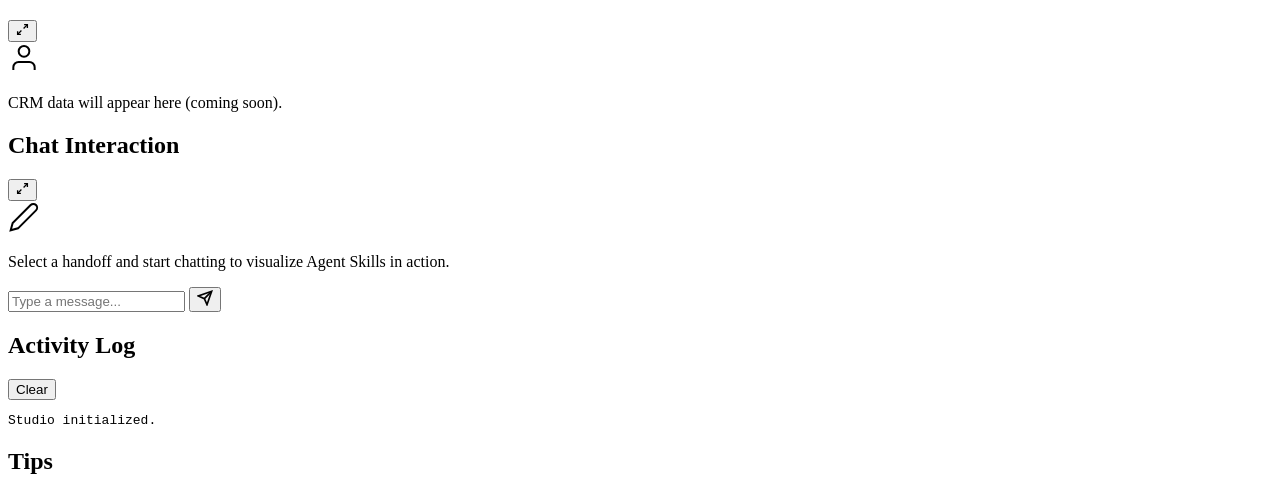
==== commit e95cf106: "feat: Agent Skills UI improvements (collapsible sections, handoff reset, bug fixes)" ====
--- a/app/templates/index.html
+++ b/app/templates/index.html
@@ -7,7 +7,7 @@
     <link rel="preconnect" href="https://fonts.googleapis.com" />
     <link rel="preconnect" href="https://fonts.gstatic.com" crossorigin />
     <link href="https://fonts.googleapis.com/css2?family=Space+Grotesk:wght@400;500;600;700&family=DM+Sans:ital,wght@0,400;0,500;0,600;1,400&family=JetBrains+Mono:wght@400;500&display=swap" rel="stylesheet" />
-    <link rel="stylesheet" href="/static/styles.css" />
+    <link rel="stylesheet" href="/static/styles.css?v=20260403k" />
   </head>
   <body>
     <!-- ========== Fixed sidebar nav ========== -->
@@ -565,7 +565,7 @@
             <div class="sv-left-col">
 
               <!-- Agent Graph (top) -->
-              <div class="sv-graph-cell panel">
+              <div class="sv-graph-cell panel" data-sv-panel="graph">
                 <div class="panel-head">
                   <h2>Agent Graph</h2>
                   <div class="ho-graph-controls">
@@ -573,6 +573,7 @@
                     <span id="sv-zoom-label" class="ho-zoom-label">100%</span>
                     <button id="sv-zoom-in" class="btn btn-ghost btn-sm ho-ctrl-btn" title="Zoom in">+</button>
                     <button id="sv-zoom-reset" class="btn btn-ghost btn-sm ho-ctrl-btn" title="Reset">⟲</button>
+                    <button class="btn btn-ghost btn-sm ho-ctrl-btn sv-maximize-btn" title="Maximize"><svg width="13" height="13" viewBox="0 0 24 24" fill="none" stroke="currentColor" stroke-width="2.5"><polyline points="15 3 21 3 21 9"/><polyline points="9 21 3 21 3 15"/><line x1="21" y1="3" x2="14" y2="10"/><line x1="3" y1="21" x2="10" y2="14"/></svg></button>
                   </div>
                 </div>
                 <div class="sv-graph-body">
@@ -585,49 +586,15 @@
                 </div>
               </div>
 
-              <!-- Chat Interaction (bottom) -->
-              <div class="sv-chat-cell panel">
-                <div class="panel-head">
-                  <h2>Chat Interaction</h2>
-                </div>
-                <div id="sv-chat-messages" class="sv-chat-messages">
-                  <div class="handoff-empty-chat">
-                    <svg width="32" height="32" viewBox="0 0 24 24" fill="none" stroke="currentColor" stroke-width="1.5"><path d="M17 3a2.828 2.828 0 1 1 4 4L7.5 20.5 2 22l1.5-5.5L17 3z"/></svg>
-                    <p>Select a handoff and start chatting to visualize Agent Skills in action.</p>
-                  </div>
-                </div>
-                <div class="chat-input-bar sv-chat-input-bar">
-                  <input id="sv-chat-input" type="text" placeholder="Type a message..." />
-                  <button id="sv-chat-send-btn" class="btn btn-primary btn-sm chat-send">
-                    <svg width="16" height="16" viewBox="0 0 24 24" fill="none" stroke="currentColor" stroke-width="2.5"><line x1="22" y1="2" x2="11" y2="13"/><polygon points="22 2 15 22 11 13 2 9 22 2"/></svg>
-                  </button>
-                </div>
-              </div>
-
-            </div><!-- /sv-left-col -->
-
-            <!-- RIGHT COLUMN: Customer Information + Skill Context Management -->
-            <div class="sv-right-col">
-
-              <!-- Customer Information (top, placeholder) -->
-              <div class="sv-customer-cell panel">
-                <div class="panel-head">
-                  <h2>Customer Information</h2>
-                </div>
-                <div class="sv-customer-placeholder">
-                  <svg width="32" height="32" viewBox="0 0 24 24" fill="none" stroke="currentColor" stroke-width="1.5"><path d="M20 21v-2a4 4 0 0 0-4-4H8a4 4 0 0 0-4 4v2"/><circle cx="12" cy="7" r="4"/></svg>
-                  <p>CRM data will appear here (coming soon).</p>
-                </div>
-              </div>
-
-              <!-- Skill Context Management (bottom) -->
-              <div class="sv-context-cell panel">
+              <!-- Agent Skills (bottom) -->
+              <div class="sv-context-cell panel" data-sv-panel="context">
                 <div class="panel-head sv-context-head">
-                  <h2>Skill Context Management</h2>
+                  <h2>Agent Skills</h2>
                   <span id="sv-context-agent-label" class="sv-context-agent-label">
                     <svg width="11" height="11" viewBox="0 0 24 24" fill="none" stroke="currentColor" stroke-width="2.5"><circle cx="12" cy="8" r="4"/><path d="M4 20c0-4 3.6-7 8-7s8 3 8 7"/></svg>
                     No agent
                   </span>
+                  <button class="btn btn-ghost btn-sm sv-maximize-btn" title="Maximize"><svg width="13" height="13" viewBox="0 0 24 24" fill="none" stroke="currentColor" stroke-width="2.5"><polyline points="15 3 21 3 21 9"/><polyline points="9 21 3 21 3 15"/><line x1="21" y1="3" x2="14" y2="10"/><line x1="3" y1="21" x2="10" y2="14"/></svg></button>
                 </div>
                 <div class="sv-context-inner-grid">
                   <!-- Instructions column -->
@@ -637,15 +604,61 @@
                       <div class="sv-prompt-placeholder">Load a handoff to view instructions.</div>
                     </div>
                   </div>
-                  <!-- Session column -->
+                  <!-- Load Skills column -->
                   <div class="sv-context-col">
-                    <div class="sv-context-col-head">Session</div>
+                    <div class="sv-context-col-head">Load Skills</div>
                     <div class="sv-context-col-body">
                       <div id="sv-session-entries" class="sv-session-entries">
                         <div class="sv-skills-empty">load_skill が呼び出されるとここに追加されます。</div>
                       </div>
                     </div>
                   </div>
+                  <!-- Read Skill Resources & Run Skill Scripts column -->
+                  <div class="sv-context-col">
+                    <div class="sv-context-col-head">Read Resources & Run Scripts</div>
+                    <div class="sv-context-col-body sv-tool-exec-body">
+                      <div id="sv-tool-exec-entries" class="sv-tool-exec-entries">
+                        <div class="sv-skills-empty">read_skill_resource / run_skill_script が呼び出されるとここに追加されます。</div>
+                      </div>
+                    </div>
+                  </div>
+                </div>
+              </div>
+
+            </div><!-- /sv-left-col -->
+
+            <!-- RIGHT COLUMN: Customer Information + Chat Interaction -->
+            <div class="sv-right-col">
+
+              <!-- Customer Information (top, placeholder) -->
+              <div class="sv-customer-cell panel" data-sv-panel="customer">
+                <div class="panel-head">
+                  <h2>Customer Information</h2>
+                  <button class="btn btn-ghost btn-sm sv-maximize-btn" title="Maximize"><svg width="13" height="13" viewBox="0 0 24 24" fill="none" stroke="currentColor" stroke-width="2.5"><polyline points="15 3 21 3 21 9"/><polyline points="9 21 3 21 3 15"/><line x1="21" y1="3" x2="14" y2="10"/><line x1="3" y1="21" x2="10" y2="14"/></svg></button>
+                </div>
+                <div class="sv-customer-placeholder">
+                  <svg width="32" height="32" viewBox="0 0 24 24" fill="none" stroke="currentColor" stroke-width="1.5"><path d="M20 21v-2a4 4 0 0 0-4-4H8a4 4 0 0 0-4 4v2"/><circle cx="12" cy="7" r="4"/></svg>
+                  <p>CRM data will appear here (coming soon).</p>
+                </div>
+              </div>
+
+              <!-- Chat Interaction (bottom) -->
+              <div class="sv-chat-cell panel" data-sv-panel="chat">
+                <div class="panel-head">
+                  <h2>Chat Interaction</h2>
+                  <button class="btn btn-ghost btn-sm sv-maximize-btn" title="Maximize"><svg width="13" height="13" viewBox="0 0 24 24" fill="none" stroke="currentColor" stroke-width="2.5"><polyline points="15 3 21 3 21 9"/><polyline points="9 21 3 21 3 15"/><line x1="21" y1="3" x2="14" y2="10"/><line x1="3" y1="21" x2="10" y2="14"/></svg></button>
+                </div>
+                <div id="sv-chat-messages" class="sv-chat-messages">
+                  <div class="handoff-empty-chat">
+                    <svg width="32" height="32" viewBox="0 0 24 24" fill="none" stroke="currentColor" stroke-width="1.5"><path d="M17 3a2.828 2.828 0 1 1 4 4L7.5 20.5 2 22l1.5-5.5L17 3z"/></svg>
+                    <p>Select a handoff and start chatting to visualize Agent Skills in action.</p>
+                  </div>
+                </div>
+                <div class="chat-input-bar sv-chat-input-bar">
+                  <input id="sv-chat-input" type="text" placeholder="Type a message..." />
+                  <button id="sv-chat-send-btn" class="btn btn-primary btn-sm chat-send">
+                    <svg width="16" height="16" viewBox="0 0 24 24" fill="none" stroke="currentColor" stroke-width="2.5"><line x1="22" y1="2" x2="11" y2="13"/><polygon points="22 2 15 22 11 13 2 9 22 2"/></svg>
+                  </button>
                 </div>
               </div>
 
@@ -675,6 +688,6 @@
       </section>
     </div>
 
-    <script src="/static/app.js" defer></script>
+    <script src="/static/app.js?v=20260403k" defer></script>
   </body>
 </html>
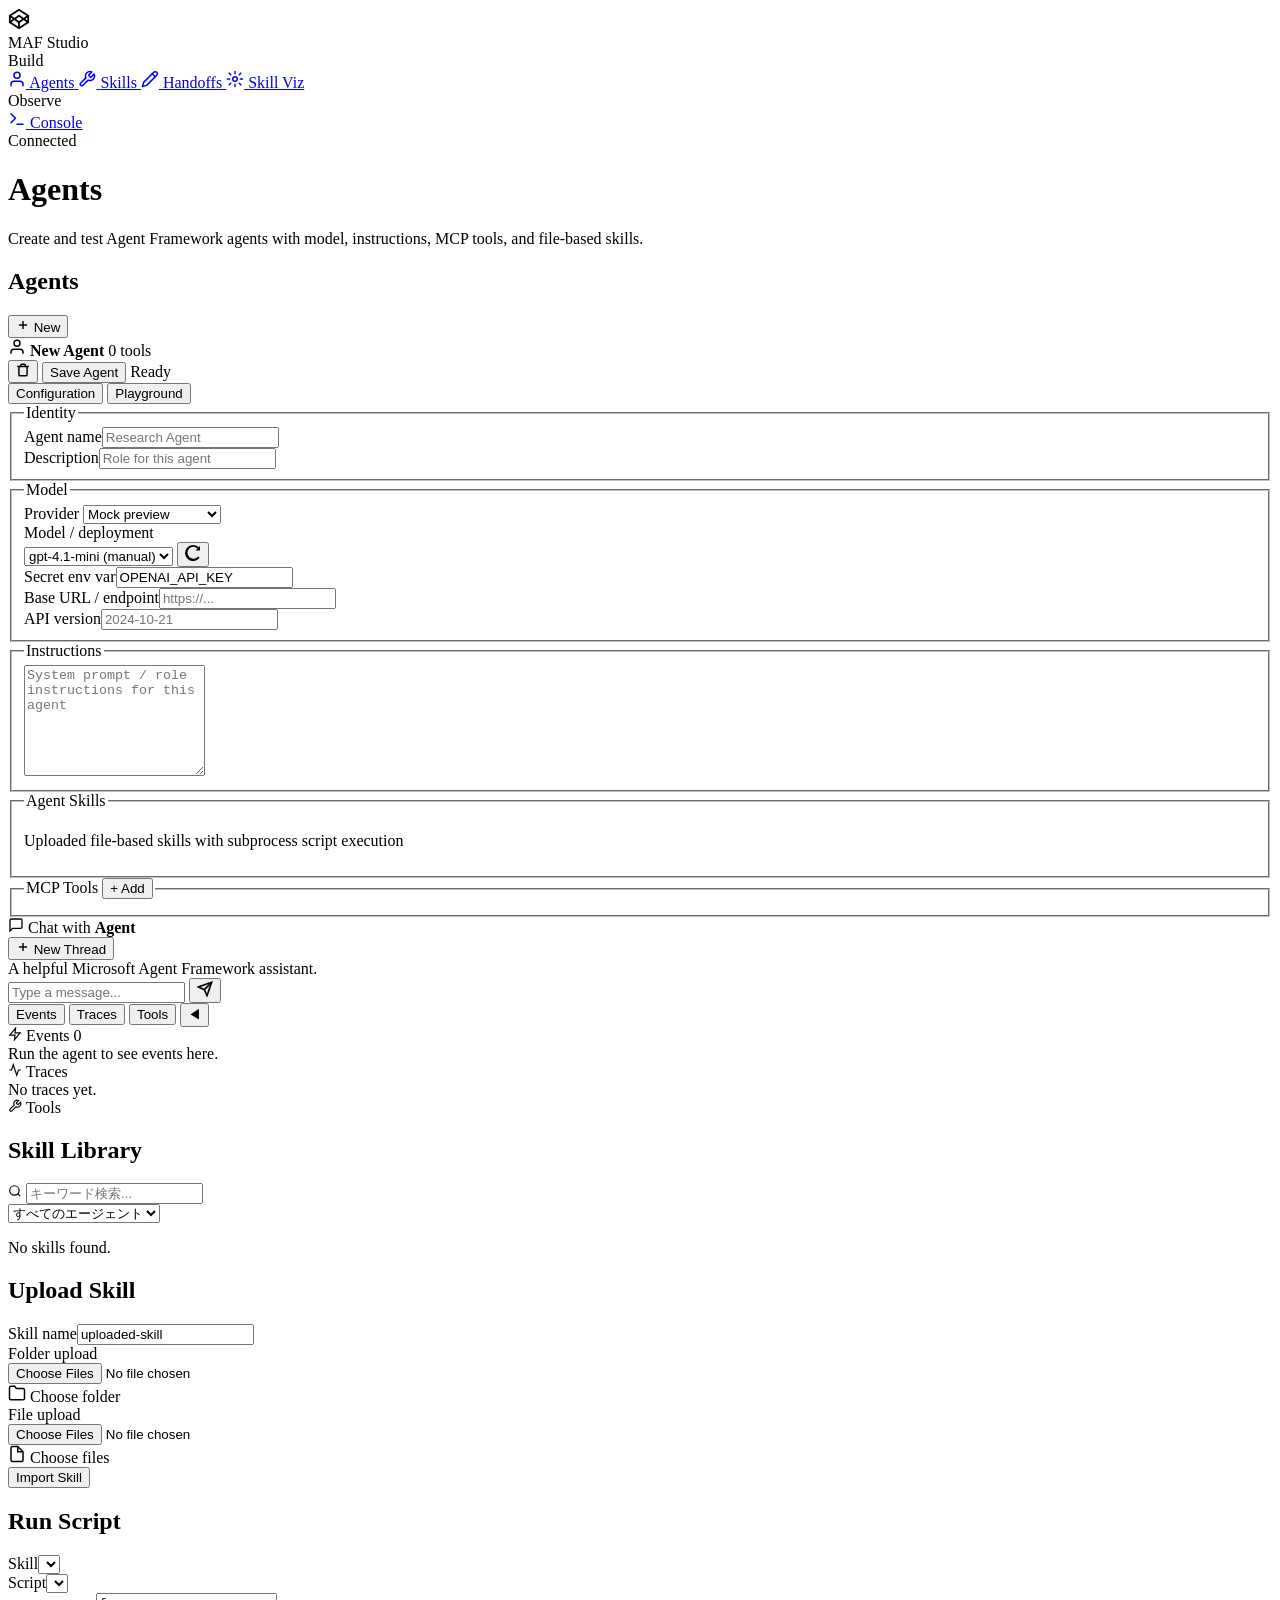
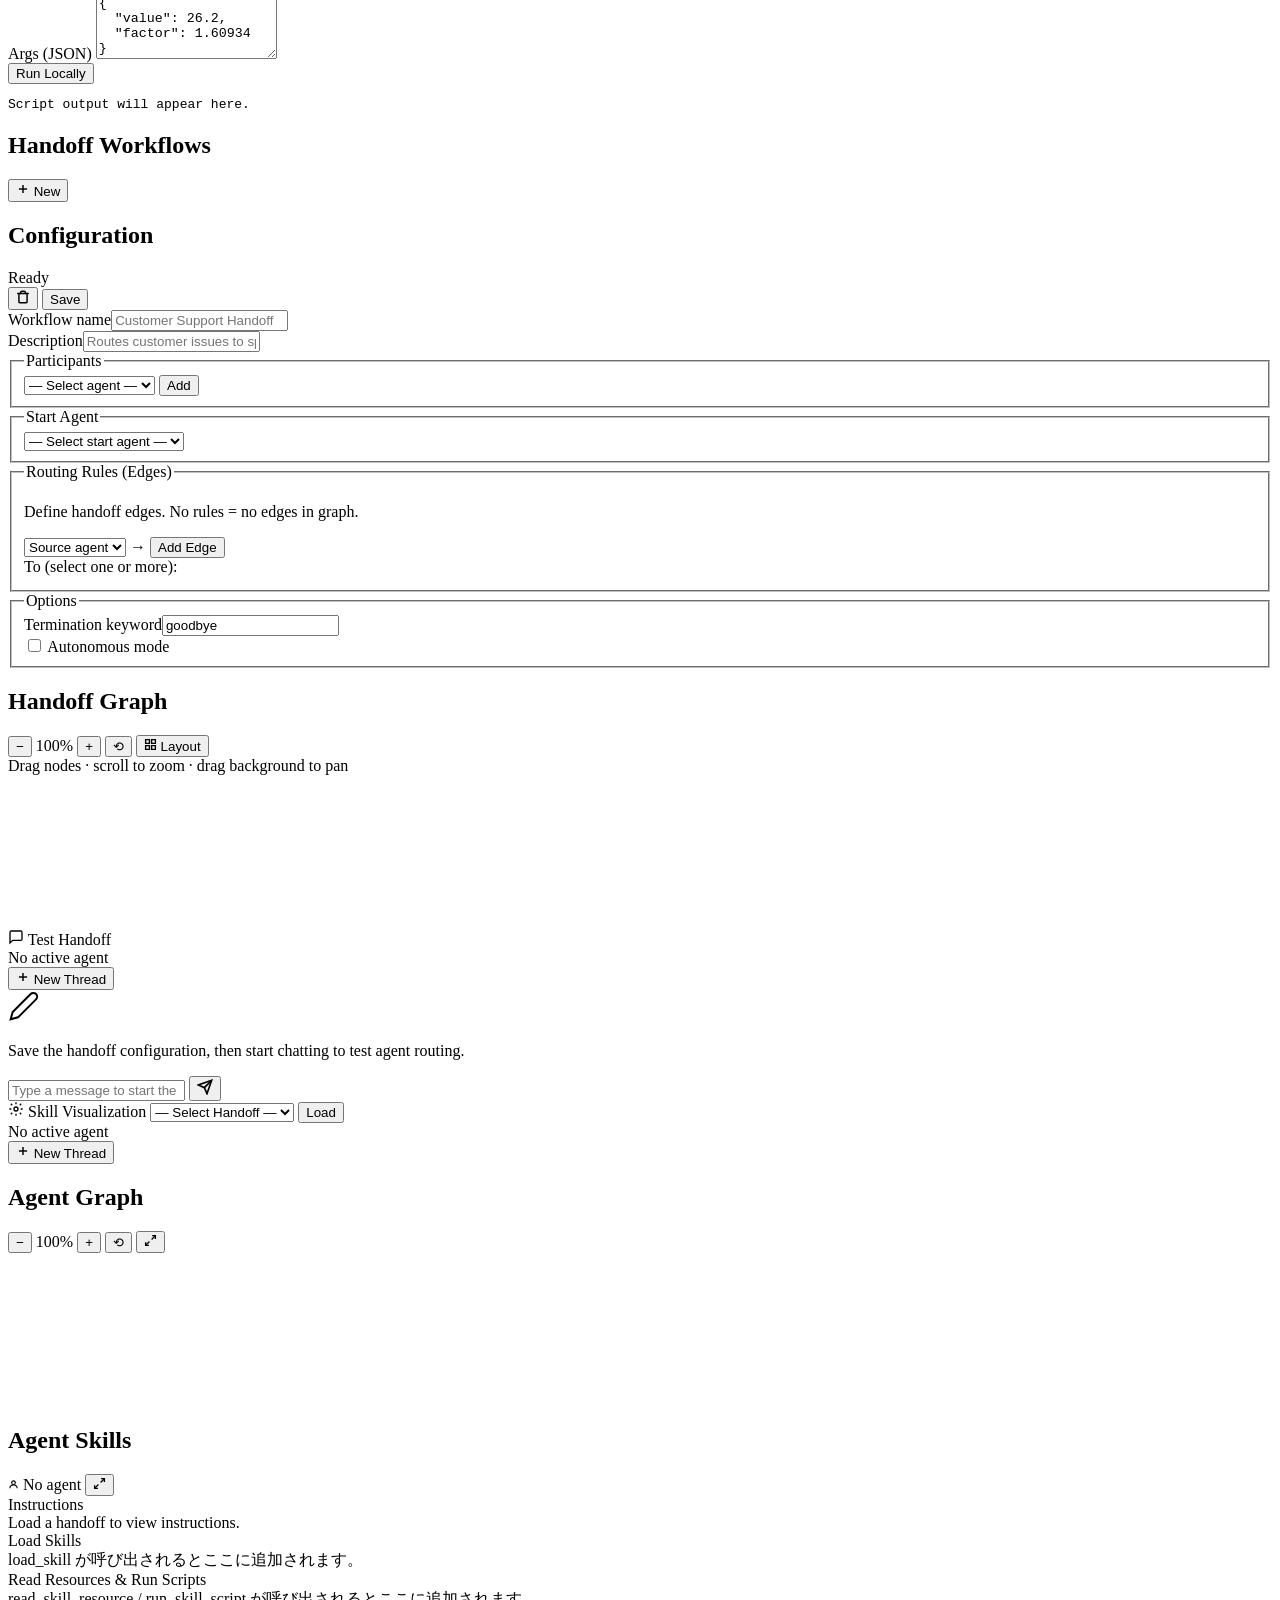
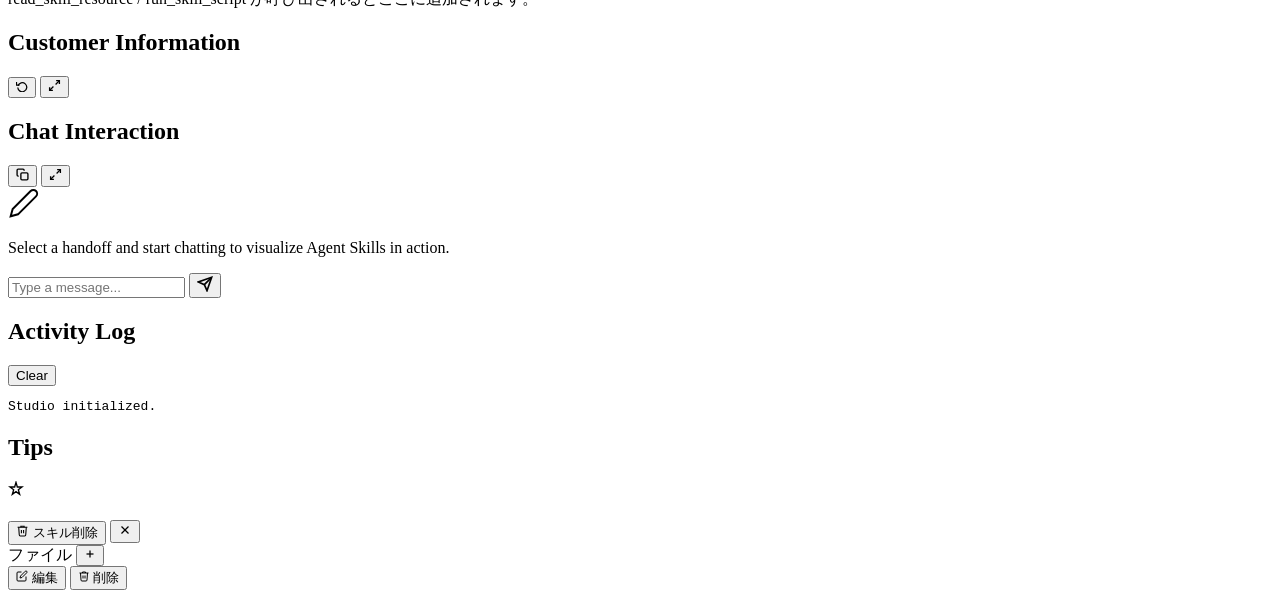
==== commit 982e0454: "feat: skill file explorer modal, skill search/filter, Japanese skill descriptions - Skill modal: 2-c" ====
--- a/app/templates/index.html
+++ b/app/templates/index.html
@@ -7,7 +7,7 @@
     <link rel="preconnect" href="https://fonts.googleapis.com" />
     <link rel="preconnect" href="https://fonts.gstatic.com" crossorigin />
     <link href="https://fonts.googleapis.com/css2?family=Space+Grotesk:wght@400;500;600;700&family=DM+Sans:ital,wght@0,400;0,500;0,600;1,400&family=JetBrains+Mono:wght@400;500&display=swap" rel="stylesheet" />
-    <link rel="stylesheet" href="/static/styles.css?v=20260403k" />
+    <link rel="stylesheet" href="/static/styles.css?v=20260403o" />
   </head>
   <body>
     <!-- ========== Fixed sidebar nav ========== -->
@@ -246,9 +246,22 @@
         <div class="skills-layout">
           <div class="skills-main-col">
             <div class="panel">
-              <div class="panel-head"><h2>Skill Library</h2></div>
+              <div class="panel-head">
+                <h2>Skill Library</h2>
+                <span id="skill-count-badge" class="skill-count-badge"></span>
+              </div>
+              <div class="skill-filter-bar">
+                <div class="skill-search-wrap">
+                  <svg class="skill-search-icon" width="14" height="14" viewBox="0 0 24 24" fill="none" stroke="currentColor" stroke-width="2"><circle cx="11" cy="11" r="8"/><line x1="21" y1="21" x2="16.65" y2="16.65"/></svg>
+                  <input id="skill-search" type="text" class="skill-search-input" placeholder="キーワード検索..." oninput="populateSkillList()" />
+                  <button id="skill-search-clear" class="skill-search-clear" style="display:none" onclick="clearSkillSearch()">&#x2715;</button>
+                </div>
+                <select id="skill-agent-filter" class="skill-agent-filter" onchange="populateSkillList()">
+                  <option value="">すべてのエージェント</option>
+                </select>
+              </div>
               <div id="skill-list" class="card-stack"></div>
-              <div class="empty-state" id="skills-empty"><p>No skills imported yet.</p></div>
+              <div class="empty-state" id="skills-empty"><p>No skills found.</p></div>
             </div>
           </div>
 
@@ -634,19 +647,24 @@
               <div class="sv-customer-cell panel" data-sv-panel="customer">
                 <div class="panel-head">
                   <h2>Customer Information</h2>
-                  <button class="btn btn-ghost btn-sm sv-maximize-btn" title="Maximize"><svg width="13" height="13" viewBox="0 0 24 24" fill="none" stroke="currentColor" stroke-width="2.5"><polyline points="15 3 21 3 21 9"/><polyline points="9 21 3 21 3 15"/><line x1="21" y1="3" x2="14" y2="10"/><line x1="3" y1="21" x2="10" y2="14"/></svg></button>
-                </div>
-                <div class="sv-customer-placeholder">
-                  <svg width="32" height="32" viewBox="0 0 24 24" fill="none" stroke="currentColor" stroke-width="1.5"><path d="M20 21v-2a4 4 0 0 0-4-4H8a4 4 0 0 0-4 4v2"/><circle cx="12" cy="7" r="4"/></svg>
-                  <p>CRM data will appear here (coming soon).</p>
-                </div>
+                  <div class="panel-head-actions">
+                    <button id="sv-demo-reset-btn" class="btn btn-ghost btn-sm sv-demo-reset-btn" title="デモデータをリセット">
+                      <svg width="12" height="12" viewBox="0 0 24 24" fill="none" stroke="currentColor" stroke-width="2.5"><polyline points="1 4 1 10 7 10"/><path d="M3.51 15a9 9 0 1 0 .49-3.5"/></svg>
+                    </button>
+                    <button class="btn btn-ghost btn-sm sv-maximize-btn" title="Maximize"><svg width="13" height="13" viewBox="0 0 24 24" fill="none" stroke="currentColor" stroke-width="2.5"><polyline points="15 3 21 3 21 9"/><polyline points="9 21 3 21 3 15"/><line x1="21" y1="3" x2="14" y2="10"/><line x1="3" y1="21" x2="10" y2="14"/></svg></button>
+                  </div>
+                </div>
+                <div id="sv-customer-info" class="sv-customer-body"></div>
               </div>
 
               <!-- Chat Interaction (bottom) -->
               <div class="sv-chat-cell panel" data-sv-panel="chat">
                 <div class="panel-head">
                   <h2>Chat Interaction</h2>
-                  <button class="btn btn-ghost btn-sm sv-maximize-btn" title="Maximize"><svg width="13" height="13" viewBox="0 0 24 24" fill="none" stroke="currentColor" stroke-width="2.5"><polyline points="15 3 21 3 21 9"/><polyline points="9 21 3 21 3 15"/><line x1="21" y1="3" x2="14" y2="10"/><line x1="3" y1="21" x2="10" y2="14"/></svg></button>
+                  <div class="panel-head-actions">
+                    <button id="sv-chat-copy-btn" class="btn btn-ghost btn-sm" title="セッションログをJSONでコピー"><svg width="13" height="13" viewBox="0 0 24 24" fill="none" stroke="currentColor" stroke-width="2.5"><rect x="9" y="9" width="13" height="13" rx="2" ry="2"/><path d="M5 15H4a2 2 0 0 1-2-2V4a2 2 0 0 1 2-2h9a2 2 0 0 1 2 2v1"/></svg></button>
+                    <button class="btn btn-ghost btn-sm sv-maximize-btn" title="Maximize"><svg width="13" height="13" viewBox="0 0 24 24" fill="none" stroke="currentColor" stroke-width="2.5"><polyline points="15 3 21 3 21 9"/><polyline points="9 21 3 21 3 15"/><line x1="21" y1="3" x2="14" y2="10"/><line x1="3" y1="21" x2="10" y2="14"/></svg></button>
+                  </div>
                 </div>
                 <div id="sv-chat-messages" class="sv-chat-messages">
                   <div class="handoff-empty-chat">
@@ -688,6 +706,74 @@
       </section>
     </div>
 
-    <script src="/static/app.js?v=20260403k" defer></script>
+    <!-- ── Skill Detail Modal ──────────────────────────────── -->
+    <div id="skill-modal-overlay" class="skill-modal-overlay" onclick="closeSkillModal(event)">
+      <div class="skill-modal">
+        <!-- Header -->
+        <div class="skill-modal-header">
+          <div class="skill-modal-title-wrap">
+            <span class="skill-modal-icon">
+              <svg width="16" height="16" viewBox="0 0 24 24" fill="none" stroke="currentColor" stroke-width="2"><path d="M12 2l2 7h7l-5.5 4 2 7L12 16l-5.5 4 2-7L3 9h7z"/></svg>
+            </span>
+            <h3 id="skill-modal-title" class="skill-modal-name"></h3>
+          </div>
+          <div class="skill-modal-actions">
+            <button class="btn btn-sm btn-danger" onclick="confirmDeleteSkill()">
+              <svg width="13" height="13" viewBox="0 0 24 24" fill="none" stroke="currentColor" stroke-width="2"><polyline points="3 6 5 6 21 6"/><path d="M19 6l-1 14a2 2 0 0 1-2 2H8a2 2 0 0 1-2-2L5 6"/><path d="M10 11v6"/><path d="M14 11v6"/><path d="M9 6V4h6v2"/></svg>
+              スキル削除
+            </button>
+            <button class="btn btn-sm btn-ghost" onclick="closeSkillModal()">
+              <svg width="14" height="14" viewBox="0 0 24 24" fill="none" stroke="currentColor" stroke-width="2"><line x1="18" y1="6" x2="6" y2="18"/><line x1="6" y1="6" x2="18" y2="18"/></svg>
+            </button>
+          </div>
+        </div>
+        <!-- Body: sidebar + content -->
+        <div class="skill-modal-body">
+          <!-- File sidebar -->
+          <div class="skill-modal-sidebar">
+            <div class="skill-modal-sidebar-header">
+              <span class="skill-modal-sidebar-label">ファイル</span>
+              <button class="skill-modal-new-file-btn" title="新規ファイルを作成" onclick="promptNewSkillFile()">
+                <svg width="12" height="12" viewBox="0 0 24 24" fill="none" stroke="currentColor" stroke-width="2.5"><line x1="12" y1="5" x2="12" y2="19"/><line x1="5" y1="12" x2="19" y2="12"/></svg>
+              </button>
+            </div>
+            <div id="skill-modal-file-list" class="skill-modal-file-list"></div>
+          </div>
+          <!-- Content area -->
+          <div class="skill-modal-content-area">
+            <!-- View mode -->
+            <div id="skill-modal-view">
+              <div class="skill-modal-file-bar">
+                <span id="skill-modal-file-path" class="skill-modal-file-path"></span>
+                <div class="skill-modal-file-actions">
+                  <button class="btn btn-sm" onclick="startEditSkillFile()">
+                    <svg width="12" height="12" viewBox="0 0 24 24" fill="none" stroke="currentColor" stroke-width="2"><path d="M11 4H4a2 2 0 0 0-2 2v14a2 2 0 0 0 2 2h14a2 2 0 0 0 2-2v-7"/><path d="M18.5 2.5a2.121 2.121 0 0 1 3 3L12 15l-4 1 1-4 9.5-9.5z"/></svg>
+                    編集
+                  </button>
+                  <button id="skill-modal-file-delete-btn" class="btn btn-sm btn-danger" onclick="confirmDeleteSkillFile()">
+                    <svg width="12" height="12" viewBox="0 0 24 24" fill="none" stroke="currentColor" stroke-width="2"><polyline points="3 6 5 6 21 6"/><path d="M19 6l-1 14a2 2 0 0 1-2 2H8a2 2 0 0 1-2-2L5 6"/><path d="M10 11v6"/><path d="M14 11v6"/><path d="M9 6V4h6v2"/></svg>
+                    削除
+                  </button>
+                </div>
+              </div>
+              <div id="skill-modal-content" class="skill-modal-content"></div>
+            </div>
+            <!-- Edit mode -->
+            <div id="skill-modal-edit" style="display:none;">
+              <div class="skill-modal-file-bar">
+                <span id="skill-modal-edit-path" class="skill-modal-file-path"></span>
+              </div>
+              <textarea id="skill-modal-textarea" class="skill-modal-textarea" spellcheck="false"></textarea>
+              <div class="skill-modal-edit-actions">
+                <button class="btn btn-primary btn-sm" onclick="saveEditSkillFile()">保存</button>
+                <button class="btn btn-ghost btn-sm" onclick="cancelEditSkillFile()">キャンセル</button>
+              </div>
+            </div>
+          </div>
+        </div>
+      </div>
+    </div>
+
+    <script src="/static/app.js?v=20260403o" defer></script>
   </body>
 </html>
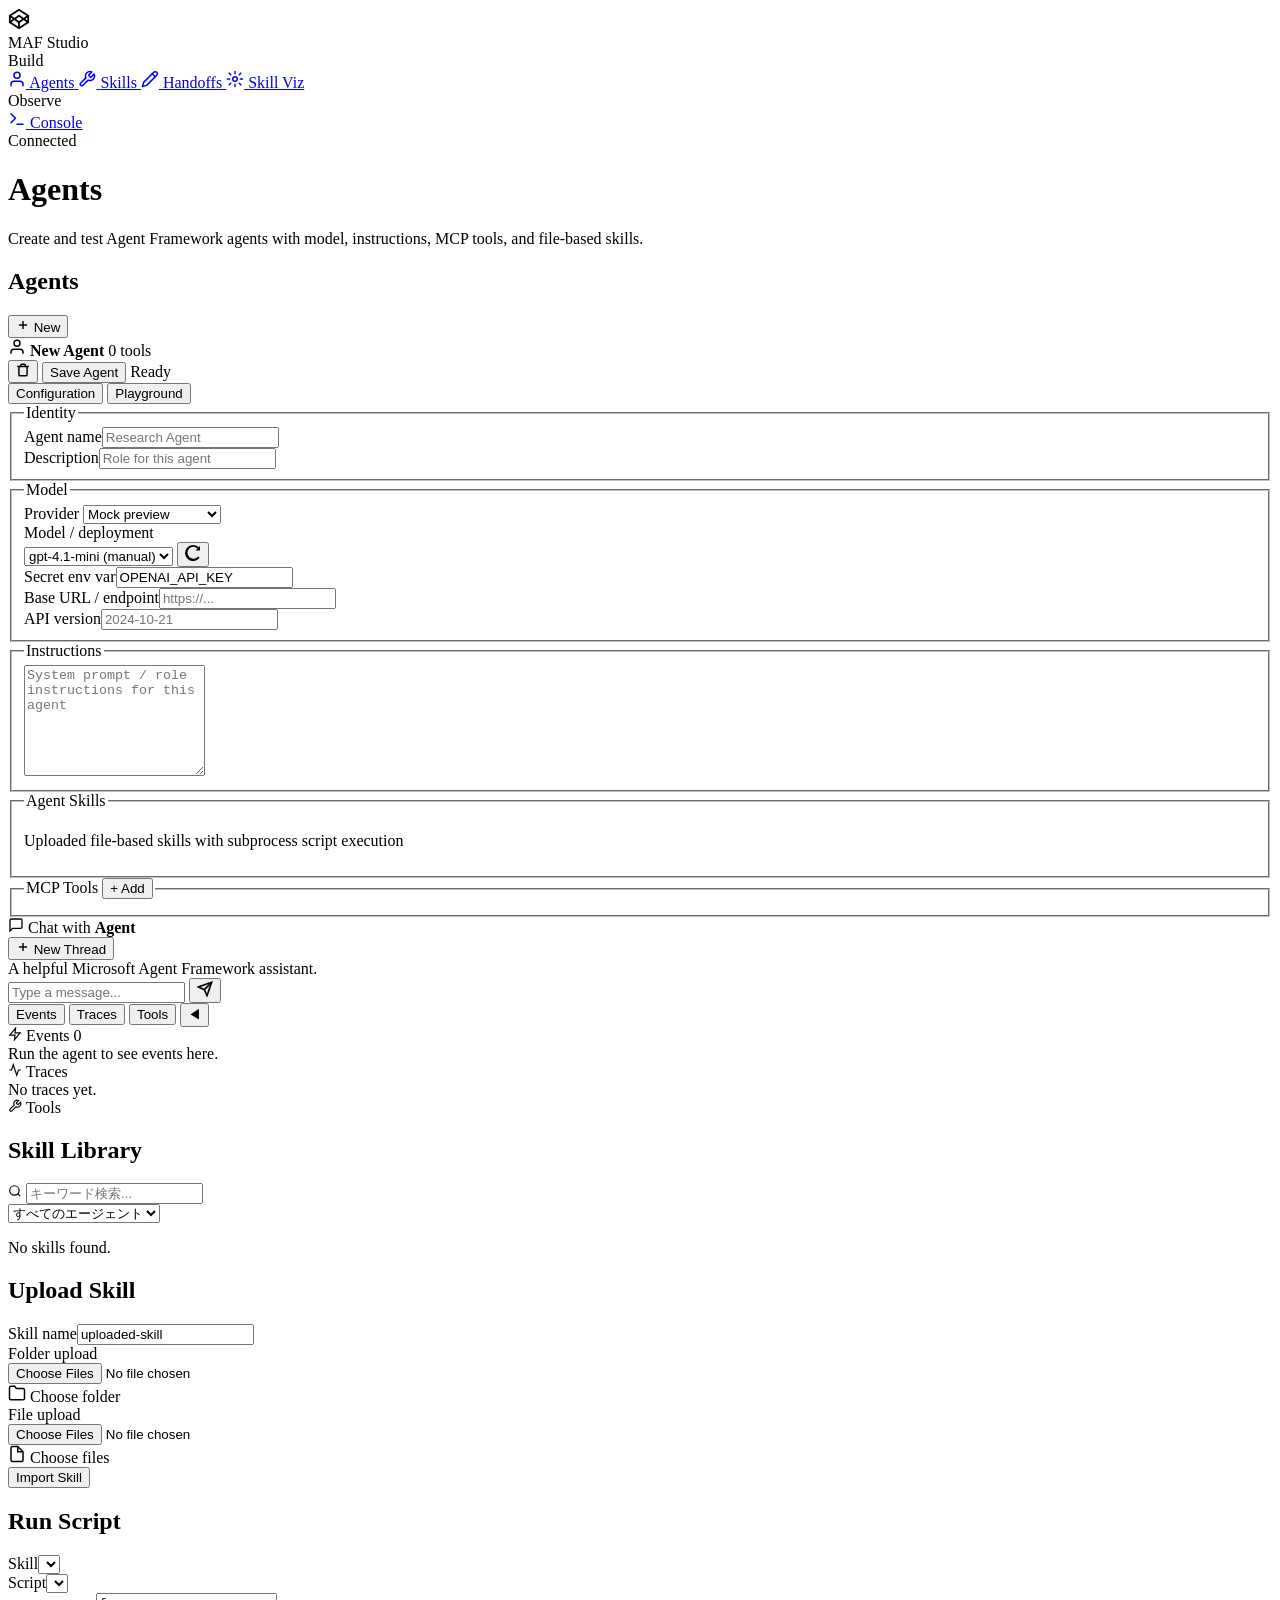
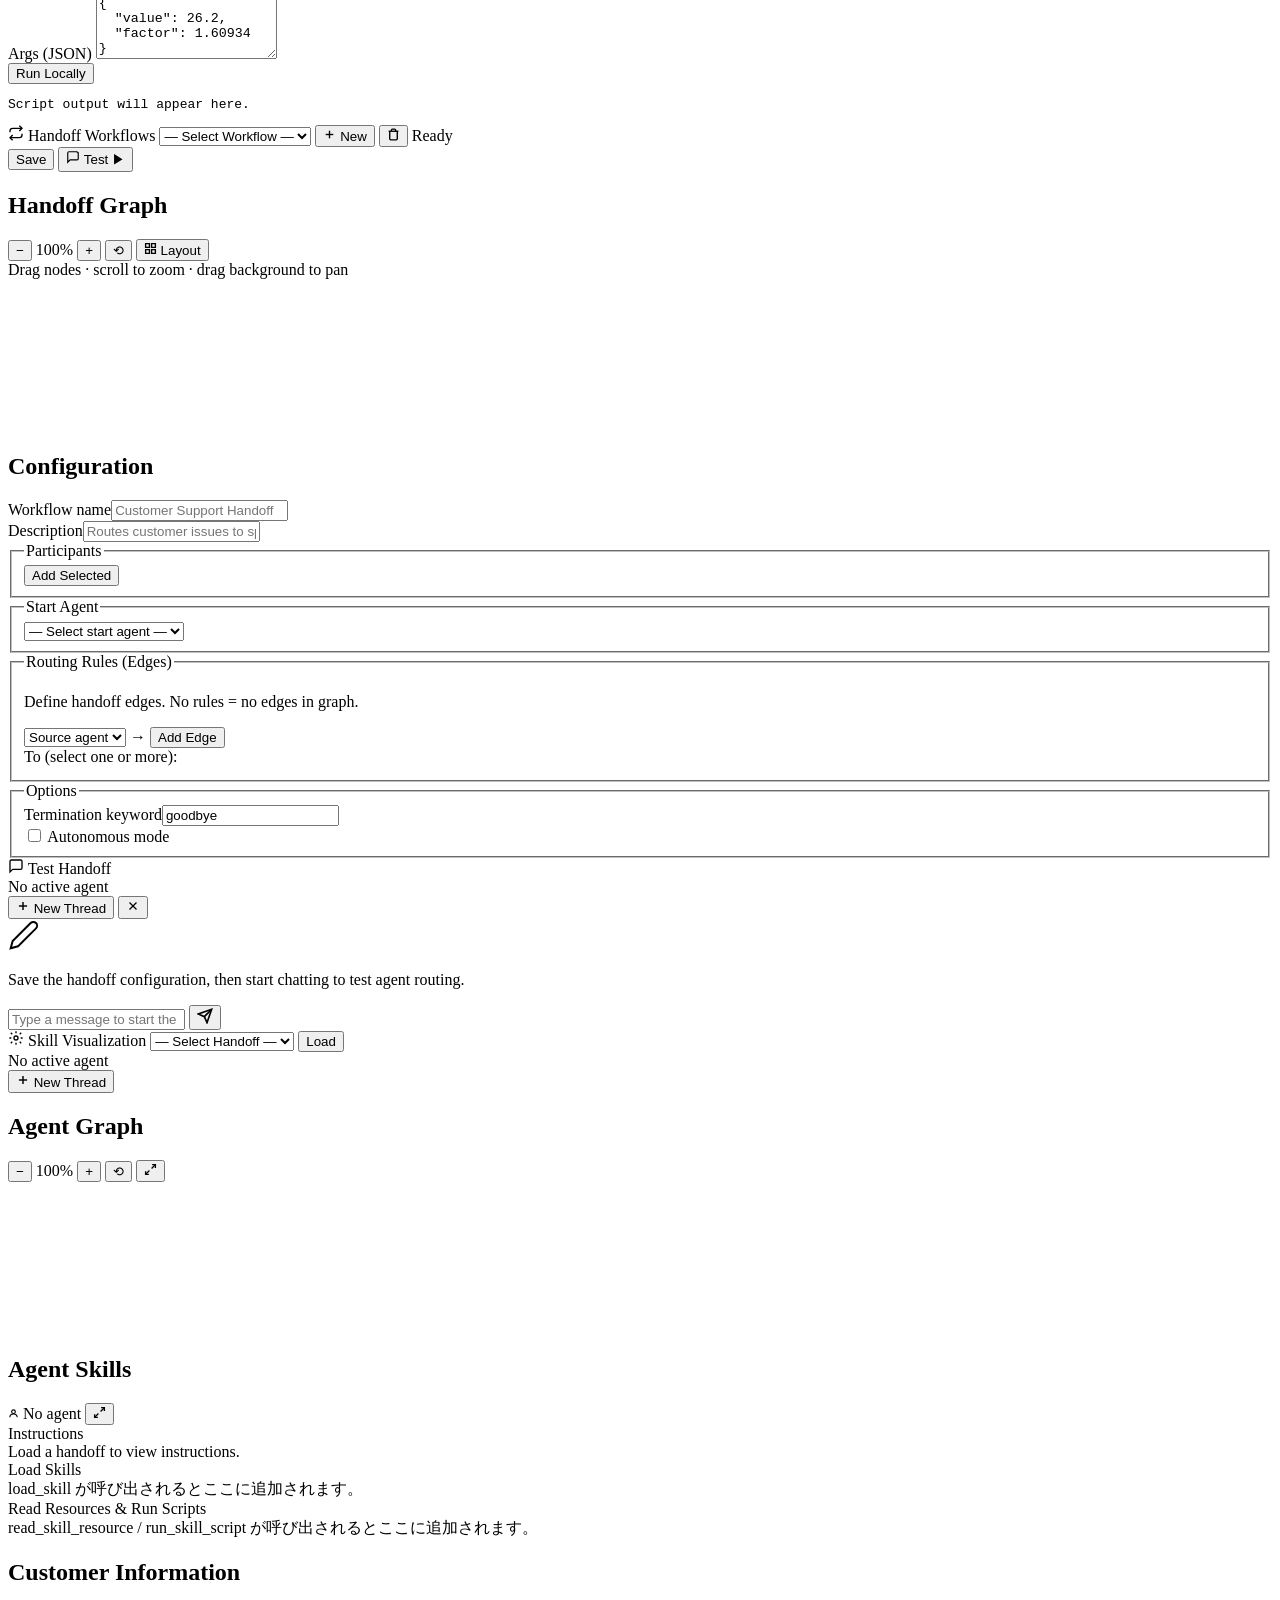
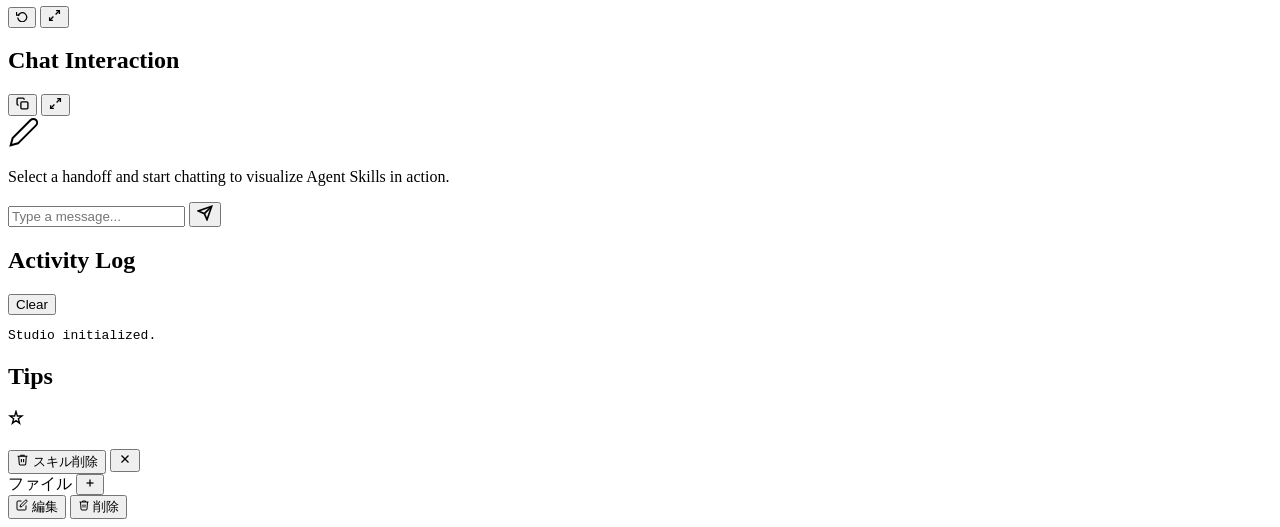
==== commit 21943a11: "feat: dirty badge + save toast, handoff graph edge fix, 2-col layout when test hidden" ====
--- a/app/templates/index.html
+++ b/app/templates/index.html
@@ -391,158 +391,177 @@
       <section id="page-handoffs" class="page">
         <div class="handoffs-layout">
 
-          <!-- Handoff list -->
-            <div class="panel handoff-list-panel">
-              <div class="panel-head">
-                <h2>Handoff Workflows</h2>
-                <button id="new-handoff-btn" class="btn btn-ghost btn-sm">
-                  <svg width="14" height="14" viewBox="0 0 24 24" fill="none" stroke="currentColor" stroke-width="2.5"><line x1="12" y1="5" x2="12" y2="19"/><line x1="5" y1="12" x2="19" y2="12"/></svg>
-                  New
-                </button>
-              </div>
-              <div id="handoff-list" class="card-stack"></div>
-            </div>
-
-            <!-- Configuration form -->
-            <div class="panel handoff-config-panel">
-              <div class="panel-head handoff-config-head">
-                <div class="handoff-config-title">
+          <!-- Topbar: workflow selector -->
+          <div class="ho-topbar">
+            <div class="ho-topbar-left">
+              <svg width="16" height="16" viewBox="0 0 24 24" fill="none" stroke="currentColor" stroke-width="2"><polyline points="17 1 21 5 17 9"/><path d="M3 11V9a4 4 0 0 1 4-4h14"/><polyline points="7 23 3 19 7 15"/><path d="M21 13v2a4 4 0 0 1-4 4H3"/></svg>
+              <span class="ho-topbar-title">Handoff Workflows</span>
+              <select id="handoff-select" class="ho-topbar-select">
+                <option value="">— Select Workflow —</option>
+              </select>
+              <button id="new-handoff-btn" class="btn btn-ghost btn-sm">
+                <svg width="13" height="13" viewBox="0 0 24 24" fill="none" stroke="currentColor" stroke-width="2.5"><line x1="12" y1="5" x2="12" y2="19"/><line x1="5" y1="12" x2="19" y2="12"/></svg>
+                New
+              </button>
+              <button id="delete-handoff-btn" class="btn btn-danger btn-sm" title="Delete">
+                <svg width="13" height="13" viewBox="0 0 24 24" fill="none" stroke="currentColor" stroke-width="2.5"><polyline points="3 6 5 6 21 6"/><path d="M19 6v14a2 2 0 0 1-2 2H7a2 2 0 0 1-2-2V6m3 0V4a2 2 0 0 1 2-2h4a2 2 0 0 1 2 2v2"/></svg>
+              </button>
+              <span id="handoff-status" class="status-badge">Ready</span>
+              <span id="handoff-dirty-badge" class="ho-dirty-badge" style="display:none">● 未保存</span>
+            </div>
+            <div class="ho-topbar-right">
+              <button id="save-handoff-btn" class="btn btn-primary btn-sm">Save</button>
+              <button id="ho-toggle-chat-btn" class="btn btn-ghost btn-sm" title="Test Handoffを表示/非表示">
+                <svg width="14" height="14" viewBox="0 0 24 24" fill="none" stroke="currentColor" stroke-width="2"><path d="M21 15a2 2 0 0 1-2 2H7l-4 4V5a2 2 0 0 1 2-2h14a2 2 0 0 0 2 2z"/></svg>
+                <span id="ho-toggle-chat-label">Test ▶</span>
+              </button>
+            </div>
+          </div>
+
+          <!-- Main grid: left (graph + config) + right (chat) -->
+          <div class="ho-main-grid chat-hidden" id="ho-main-grid">
+
+            <!-- Left column -->
+            <div class="ho-left-col">
+
+              <!-- Handoff Graph -->
+              <div class="panel handoff-viz-panel">
+                <div class="panel-head">
+                  <h2>Handoff Graph</h2>
+                  <div class="ho-graph-controls">
+                    <button id="ho-zoom-out-btn" class="btn btn-ghost btn-sm ho-ctrl-btn" title="Zoom out">−</button>
+                    <span id="ho-zoom-label" class="ho-zoom-label">100%</span>
+                    <button id="ho-zoom-in-btn" class="btn btn-ghost btn-sm ho-ctrl-btn" title="Zoom in">+</button>
+                    <button id="ho-zoom-reset-btn" class="btn btn-ghost btn-sm ho-ctrl-btn" title="Reset zoom">⟲</button>
+                    <button id="ho-layout-btn" class="btn btn-ghost btn-sm ho-ctrl-btn" title="Reset layout">
+                      <svg width="13" height="13" viewBox="0 0 24 24" fill="none" stroke="currentColor" stroke-width="2.5"><path d="M3 3h7v7H3zM14 3h7v7h-7zM3 14h7v7H3zM14 14h7v7h-7z"/></svg>
+                      Layout
+                    </button>
+                  </div>
+                  <span class="form-hint ho-viz-hint">Drag nodes · scroll to zoom · drag background to pan</span>
+                </div>
+                <div class="handoff-viz-body">
+                  <div class="ho-canvas-shell">
+                    <div id="ho-viewport" class="ho-viewport">
+                      <svg id="ho-edge-layer"></svg>
+                      <div id="ho-canvas" class="ho-canvas"></div>
+                    </div>
+                  </div>
+                </div>
+              </div>
+
+              <!-- Configuration form -->
+              <div class="panel handoff-config-panel">
+                <div class="panel-head">
                   <h2>Configuration</h2>
-                  <span id="handoff-status" class="status-badge">Ready</span>
-                </div>
-                <div class="handoff-config-actions">
-                  <button id="delete-handoff-btn" class="btn btn-danger btn-sm" title="Delete">
-                    <svg width="14" height="14" viewBox="0 0 24 24" fill="none" stroke="currentColor" stroke-width="2.5" stroke-linecap="round" stroke-linejoin="round"><polyline points="3 6 5 6 21 6"/><path d="M19 6v14a2 2 0 0 1-2 2H7a2 2 0 0 1-2-2V6m3 0V4a2 2 0 0 1 2-2h4a2 2 0 0 1 2 2v2"/></svg>
+                </div>
+                <div class="panel-body">
+                  <div class="field-row two-col">
+                    <div class="field"><label>Workflow name</label><input id="handoff-name" type="text" placeholder="Customer Support Handoff" /></div>
+                    <div class="field"><label>Description</label><input id="handoff-description" type="text" placeholder="Routes customer issues to specialists" /></div>
+                  </div>
+
+                  <!-- Participants: checkbox multi-select + Add -->
+                  <fieldset class="form-block">
+                    <legend class="form-legend">Participants</legend>
+                    <div class="ho-participant-add-wrap">
+                      <div id="handoff-participant-checks" class="ho-participant-checks"></div>
+                      <button id="add-participant-btn" class="btn btn-ghost btn-sm ho-participant-add-btn">Add Selected</button>
+                    </div>
+                    <div id="handoff-participants-list" class="ho-chip-list"></div>
+                  </fieldset>
+
+                  <!-- Start Agent -->
+                  <fieldset class="form-block">
+                    <legend class="form-legend">Start Agent</legend>
+                    <select id="handoff-start-agent">
+                      <option value="">— Select start agent —</option>
+                    </select>
+                  </fieldset>
+
+                  <!-- Routing Rules: source → target (checkboxes) + Add -->
+                  <fieldset class="form-block">
+                    <legend class="form-legend">Routing Rules (Edges)</legend>
+                    <p class="form-hint">Define handoff edges. No rules = no edges in graph.</p>
+                    <div class="ho-rule-builder">
+                      <div class="ho-rule-builder-top">
+                        <select id="rule-src-select" class="ho-add-select">
+                          <option value="">Source agent</option>
+                        </select>
+                        <span class="rule-arrow">→</span>
+                        <button id="add-rule-btn" class="btn btn-ghost btn-sm">Add Edge</button>
+                      </div>
+                      <div class="ho-rule-builder-targets">
+                        <p class="form-hint" style="margin:0 0 4px">To (select one or more):</p>
+                        <div id="rule-tgt-checks" class="ho-tgt-checks"></div>
+                      </div>
+                    </div>
+                    <div id="handoff-rules-list" class="ho-chip-list ho-rules-list"></div>
+                  </fieldset>
+
+                  <!-- Options -->
+                  <fieldset class="form-block">
+                    <legend class="form-legend">Options</legend>
+                    <div class="field-row two-col">
+                      <div class="field"><label>Termination keyword</label><input id="handoff-termination-keyword" type="text" value="goodbye" placeholder="goodbye" /></div>
+                      <div class="field field-inline-check">
+                        <label class="inline-check-label">
+                          <input id="handoff-autonomous" type="checkbox" />
+                          <span>Autonomous mode</span>
+                        </label>
+                      </div>
+                    </div>
+                  </fieldset>
+                </div>
+              </div>
+
+            </div><!-- /ho-left-col -->
+
+            <!-- Right column: Test Handoff (collapsible) -->
+            <div class="ho-chat-col" id="ho-chat-col">
+              <div class="panel handoff-chat-panel">
+                <div class="handoff-chat-header">
+                  <div class="handoff-chat-header-left">
+                    <svg width="16" height="16" viewBox="0 0 24 24" fill="none" stroke="currentColor" stroke-width="2"><path d="M21 15a2 2 0 0 1-2 2H7l-4 4V5a2 2 0 0 1 2-2h14a2 2 0 0 1 2 2z"/></svg>
+                    <span>Test Handoff</span>
+                  </div>
+                  <div class="handoff-chat-header-right">
+                    <div class="handoff-active-agent-badge" id="handoff-active-agent-badge">
+                      <span class="active-agent-dot"></span>
+                      <span id="handoff-active-agent-name">No active agent</span>
+                    </div>
+                    <button id="handoff-new-thread-btn" class="btn btn-ghost btn-sm">
+                      <svg width="14" height="14" viewBox="0 0 24 24" fill="none" stroke="currentColor" stroke-width="2.5"><line x1="12" y1="5" x2="12" y2="19"/><line x1="5" y1="12" x2="19" y2="12"/></svg>
+                      New Thread
+                    </button>
+                    <button class="btn btn-ghost btn-sm" title="閉じる" onclick="document.getElementById('ho-main-grid').classList.add('chat-hidden'); document.getElementById('ho-toggle-chat-label').textContent='Test ▶';">
+                      <svg width="14" height="14" viewBox="0 0 24 24" fill="none" stroke="currentColor" stroke-width="2"><line x1="18" y1="6" x2="6" y2="18"/><line x1="6" y1="6" x2="18" y2="18"/></svg>
+                    </button>
+                  </div>
+                </div>
+
+                <!-- Participant strip -->
+                <div id="handoff-agent-strip" class="handoff-agent-strip"></div>
+
+                <!-- Messages + thinking process -->
+                <div id="handoff-chat-messages" class="handoff-chat-messages">
+                  <div class="handoff-empty-chat">
+                    <svg width="32" height="32" viewBox="0 0 24 24" fill="none" stroke="currentColor" stroke-width="1.5"><path d="M17 3a2.828 2.828 0 1 1 4 4L7.5 20.5 2 22l1.5-5.5L17 3z"/></svg>
+                    <p>Save the handoff configuration, then start chatting to test agent routing.</p>
+                  </div>
+                </div>
+
+                <div class="chat-input-bar">
+                  <input id="handoff-chat-input" type="text" placeholder="Type a message to start the handoff test..." />
+                  <button id="handoff-chat-send-btn" class="btn btn-primary btn-sm chat-send">
+                    <svg width="16" height="16" viewBox="0 0 24 24" fill="none" stroke="currentColor" stroke-width="2.5"><line x1="22" y1="2" x2="11" y2="13"/><polygon points="22 2 15 22 11 13 2 9 22 2"/></svg>
                   </button>
-                  <button id="save-handoff-btn" class="btn btn-primary btn-sm">Save</button>
-                </div>
-              </div>
-              <div class="panel-body">
-                <div class="field-row two-col">
-                  <div class="field"><label>Workflow name</label><input id="handoff-name" type="text" placeholder="Customer Support Handoff" /></div>
-                  <div class="field"><label>Description</label><input id="handoff-description" type="text" placeholder="Routes customer issues to specialists" /></div>
-                </div>
-
-                <!-- Participants: select + Add -->
-                <fieldset class="form-block">
-                  <legend class="form-legend">Participants</legend>
-                  <div class="ho-add-row">
-                    <select id="handoff-participant-select" class="ho-add-select">
-                      <option value="">— Select agent —</option>
-                    </select>
-                    <button id="add-participant-btn" class="btn btn-ghost btn-sm">Add</button>
-                  </div>
-                  <div id="handoff-participants-list" class="ho-chip-list"></div>
-                </fieldset>
-
-                <!-- Start Agent -->
-                <fieldset class="form-block">
-                  <legend class="form-legend">Start Agent</legend>
-                  <select id="handoff-start-agent">
-                    <option value="">— Select start agent —</option>
-                  </select>
-                </fieldset>
-
-                <!-- Routing Rules: source → target (checkboxes) + Add -->
-                <fieldset class="form-block">
-                  <legend class="form-legend">Routing Rules (Edges)</legend>
-                  <p class="form-hint">Define handoff edges. No rules = no edges in graph.</p>
-                  <div class="ho-rule-builder">
-                    <div class="ho-rule-builder-top">
-                      <select id="rule-src-select" class="ho-add-select">
-                        <option value="">Source agent</option>
-                      </select>
-                      <span class="rule-arrow">→</span>
-                      <button id="add-rule-btn" class="btn btn-ghost btn-sm">Add Edge</button>
-                    </div>
-                    <div class="ho-rule-builder-targets">
-                      <p class="form-hint" style="margin:0 0 4px">To (select one or more):</p>
-                      <div id="rule-tgt-checks" class="ho-tgt-checks"></div>
-                    </div>
-                  </div>
-                  <div id="handoff-rules-list" class="ho-chip-list ho-rules-list"></div>
-                </fieldset>
-
-                <!-- Options -->
-                <fieldset class="form-block">
-                  <legend class="form-legend">Options</legend>
-                  <div class="field-row two-col">
-                    <div class="field"><label>Termination keyword</label><input id="handoff-termination-keyword" type="text" value="goodbye" placeholder="goodbye" /></div>
-                    <div class="field field-inline-check">
-                      <label class="inline-check-label">
-                        <input id="handoff-autonomous" type="checkbox" />
-                        <span>Autonomous mode</span>
-                      </label>
-                    </div>
-                  </div>
-                </fieldset>
-              </div>
-            </div>
-
-          <!-- Handoff Graph — at the top of the right panel -->
-            <div class="panel handoff-viz-panel">
-              <div class="panel-head">
-                <h2>Handoff Graph</h2>
-                <div class="ho-graph-controls">
-                  <button id="ho-zoom-out-btn" class="btn btn-ghost btn-sm ho-ctrl-btn" title="Zoom out">−</button>
-                  <span id="ho-zoom-label" class="ho-zoom-label">100%</span>
-                  <button id="ho-zoom-in-btn" class="btn btn-ghost btn-sm ho-ctrl-btn" title="Zoom in">+</button>
-                  <button id="ho-zoom-reset-btn" class="btn btn-ghost btn-sm ho-ctrl-btn" title="Reset zoom">⟲</button>
-                  <button id="ho-layout-btn" class="btn btn-ghost btn-sm ho-ctrl-btn" title="Reset layout">
-                    <svg width="13" height="13" viewBox="0 0 24 24" fill="none" stroke="currentColor" stroke-width="2.5"><path d="M3 3h7v7H3zM14 3h7v7h-7zM3 14h7v7H3zM14 14h7v7h-7z"/></svg>
-                    Layout
-                  </button>
-                </div>
-                <span class="form-hint ho-viz-hint">Drag nodes · scroll to zoom · drag background to pan</span>
-              </div>
-              <div class="handoff-viz-body">
-                <div class="ho-canvas-shell">
-                  <div id="ho-viewport" class="ho-viewport">
-                    <svg id="ho-edge-layer"></svg>
-                    <div id="ho-canvas" class="ho-canvas"></div>
-                  </div>
-                </div>
-              </div>
-            </div>
-
-            <!-- Chat test panel -->
-            <div class="panel handoff-chat-panel">
-              <div class="handoff-chat-header">
-                <div class="handoff-chat-header-left">
-                  <svg width="16" height="16" viewBox="0 0 24 24" fill="none" stroke="currentColor" stroke-width="2"><path d="M21 15a2 2 0 0 1-2 2H7l-4 4V5a2 2 0 0 1 2-2h14a2 2 0 0 1 2 2z"/></svg>
-                  <span>Test Handoff</span>
-                </div>
-                <div class="handoff-chat-header-right">
-                  <div class="handoff-active-agent-badge" id="handoff-active-agent-badge">
-                    <span class="active-agent-dot"></span>
-                    <span id="handoff-active-agent-name">No active agent</span>
-                  </div>
-                  <button id="handoff-new-thread-btn" class="btn btn-ghost btn-sm">
-                    <svg width="14" height="14" viewBox="0 0 24 24" fill="none" stroke="currentColor" stroke-width="2.5"><line x1="12" y1="5" x2="12" y2="19"/><line x1="5" y1="12" x2="19" y2="12"/></svg>
-                    New Thread
-                  </button>
-                </div>
-              </div>
-
-              <!-- Participant strip -->
-              <div id="handoff-agent-strip" class="handoff-agent-strip"></div>
-
-              <!-- Messages + thinking process -->
-              <div id="handoff-chat-messages" class="handoff-chat-messages">
-                <div class="handoff-empty-chat">
-                  <svg width="32" height="32" viewBox="0 0 24 24" fill="none" stroke="currentColor" stroke-width="1.5"><path d="M17 3a2.828 2.828 0 1 1 4 4L7.5 20.5 2 22l1.5-5.5L17 3z"/></svg>
-                  <p>Save the handoff configuration, then start chatting to test agent routing.</p>
-                </div>
-              </div>
-
-              <div class="chat-input-bar">
-                <input id="handoff-chat-input" type="text" placeholder="Type a message to start the handoff test..." />
-                <button id="handoff-chat-send-btn" class="btn btn-primary btn-sm chat-send">
-                  <svg width="16" height="16" viewBox="0 0 24 24" fill="none" stroke="currentColor" stroke-width="2.5"><line x1="22" y1="2" x2="11" y2="13"/><polygon points="22 2 15 22 11 13 2 9 22 2"/></svg>
-                </button>
-              </div>
-            </div>
-        </div>
+                </div>
+              </div>
+            </div><!-- /ho-chat-col -->
+
+          </div><!-- /ho-main-grid -->
+        </div><!-- /handoffs-layout -->
       </section>
 
       <!-- ============== PAGE: Skill Visualization ============== -->
@@ -774,6 +793,9 @@
       </div>
     </div>
 
-    <script src="/static/app.js?v=20260403o" defer></script>
+    <!-- Toast notification -->
+    <div id="toast" class="toast"></div>
+
+    <script src="/static/app.js?v=20260405e" defer></script>
   </body>
 </html>
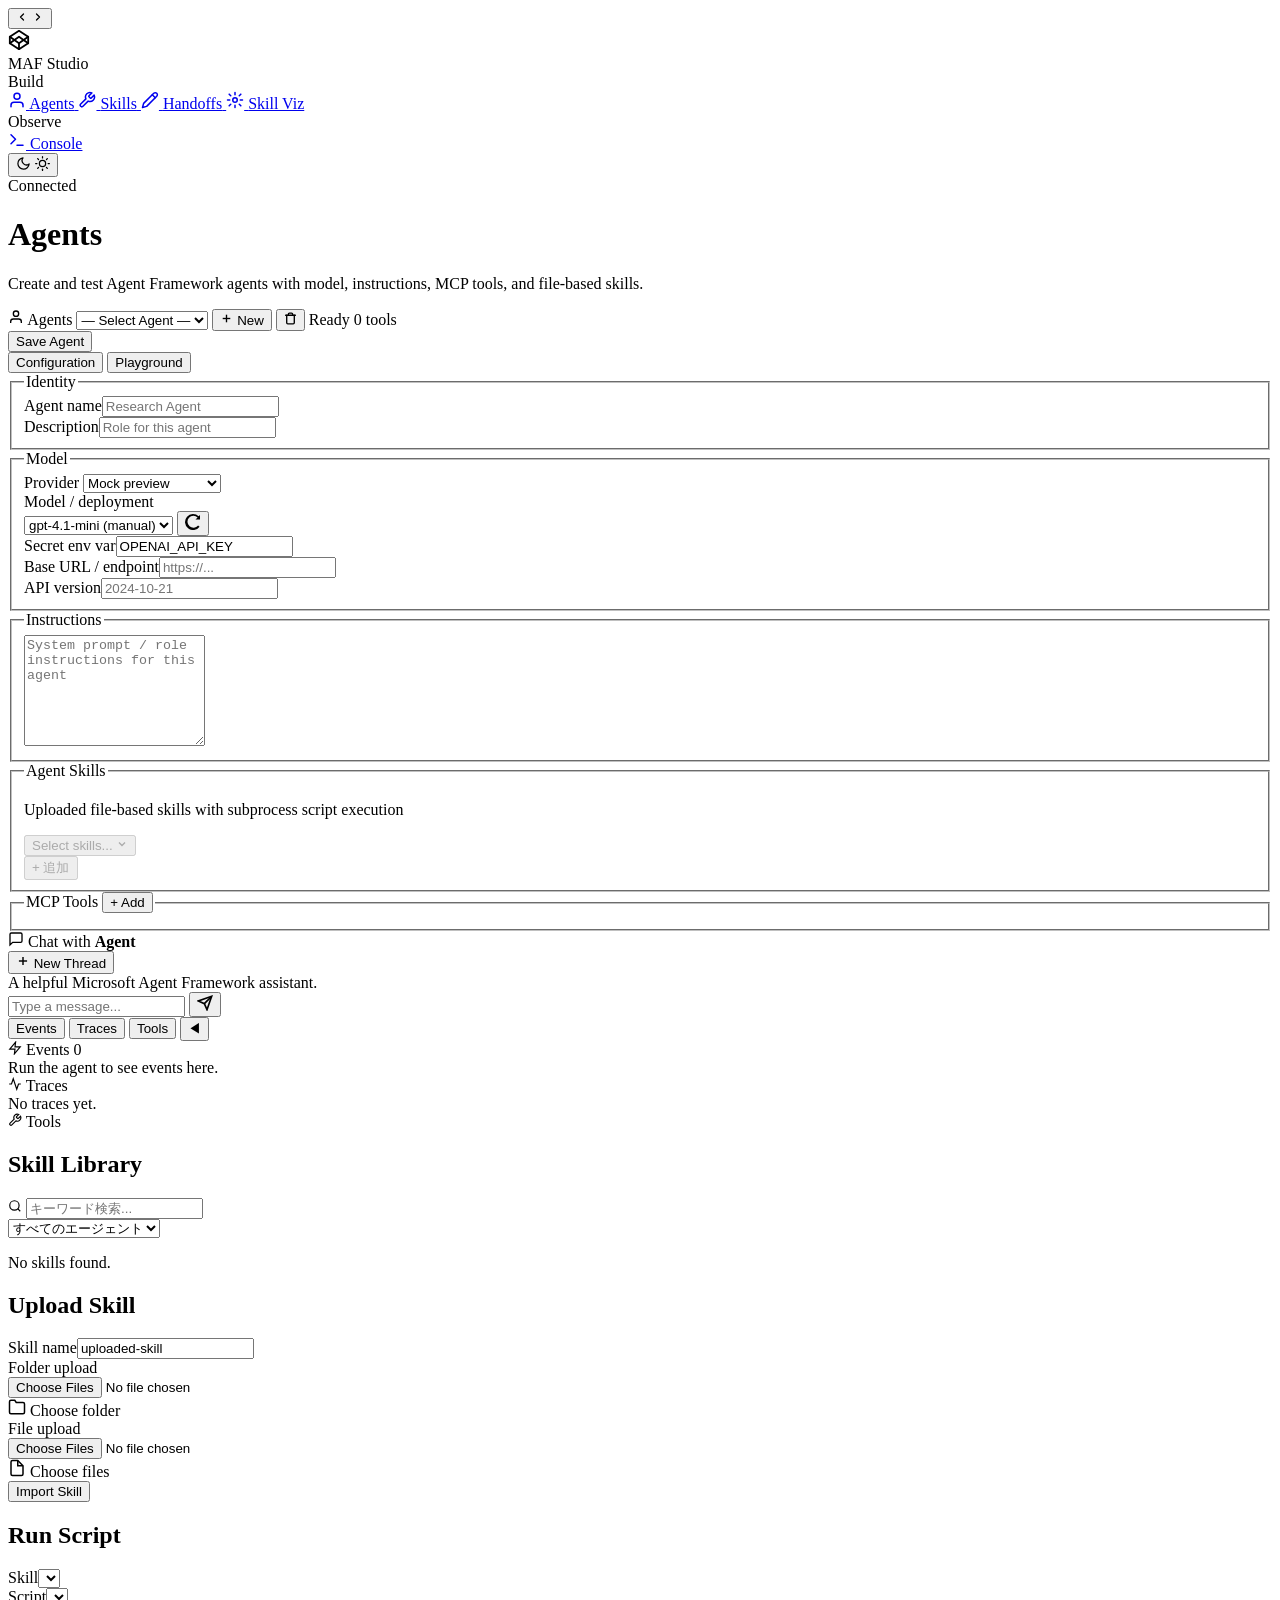
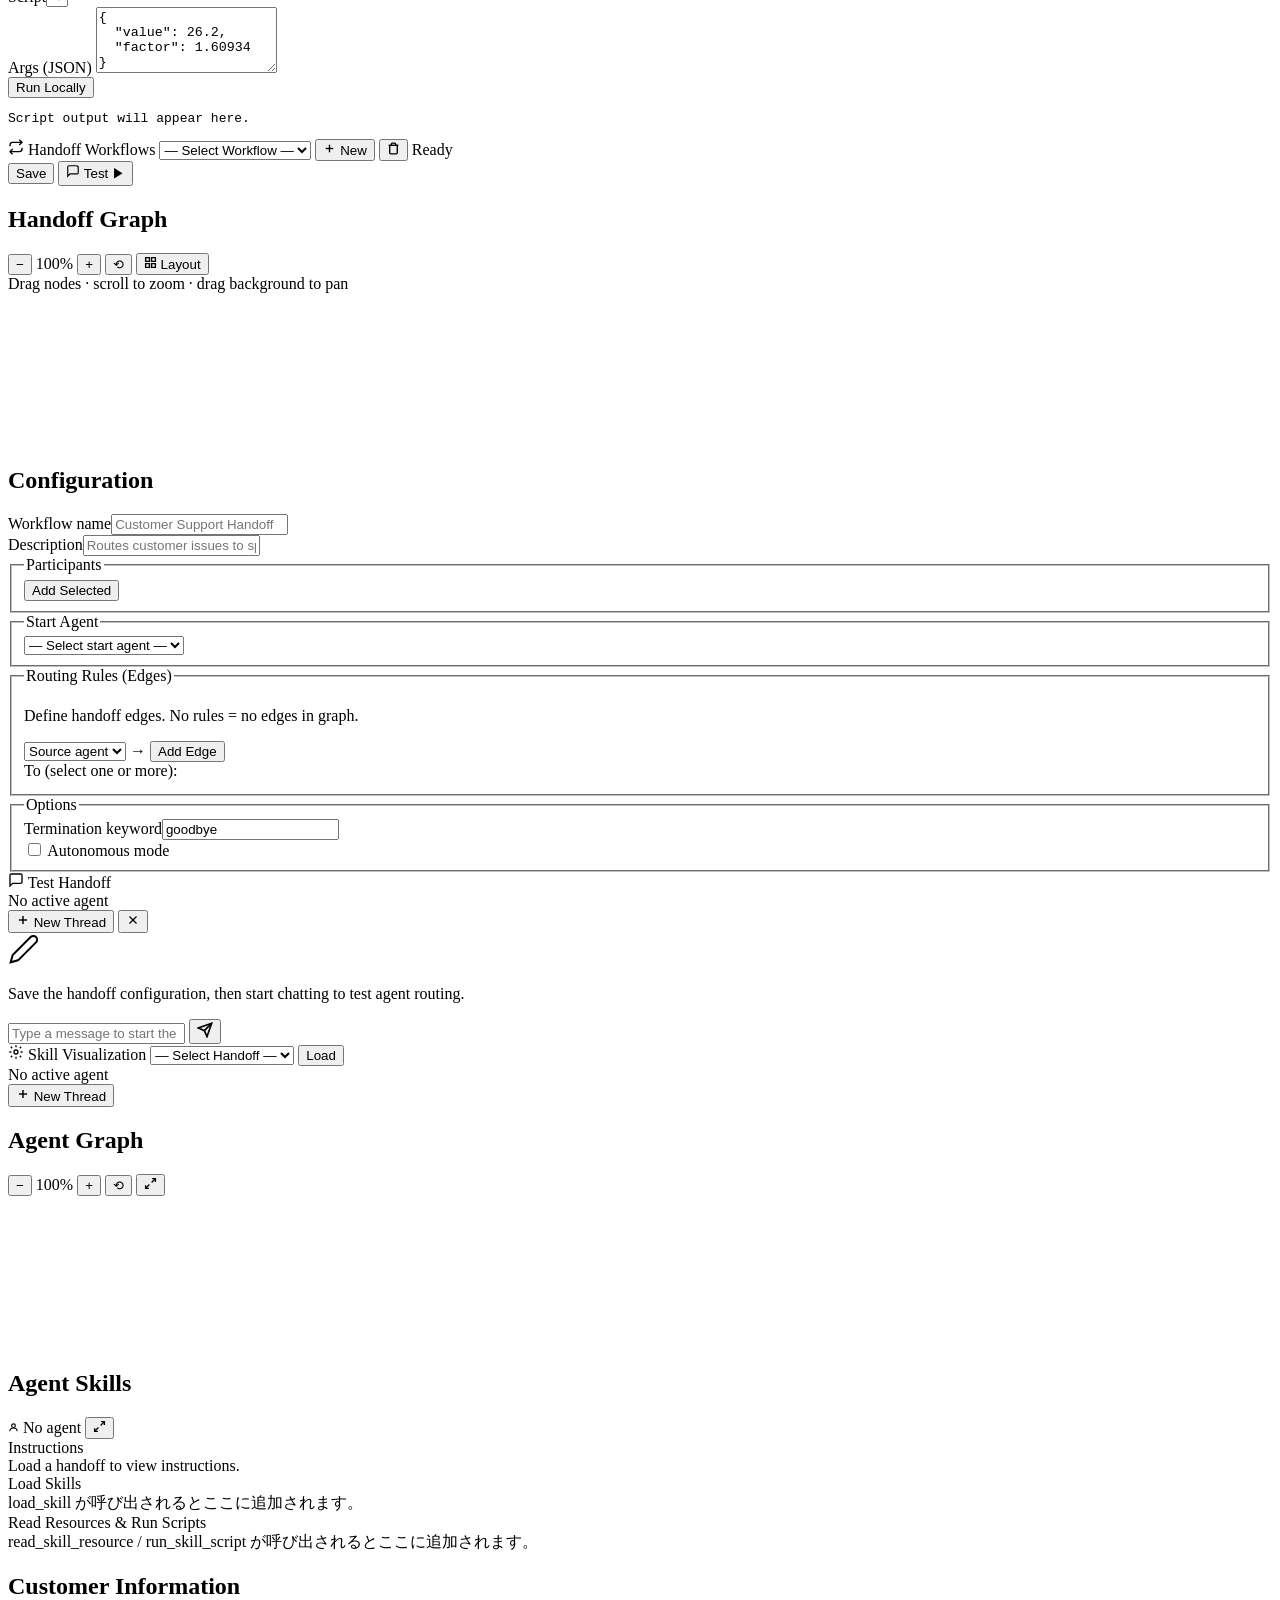
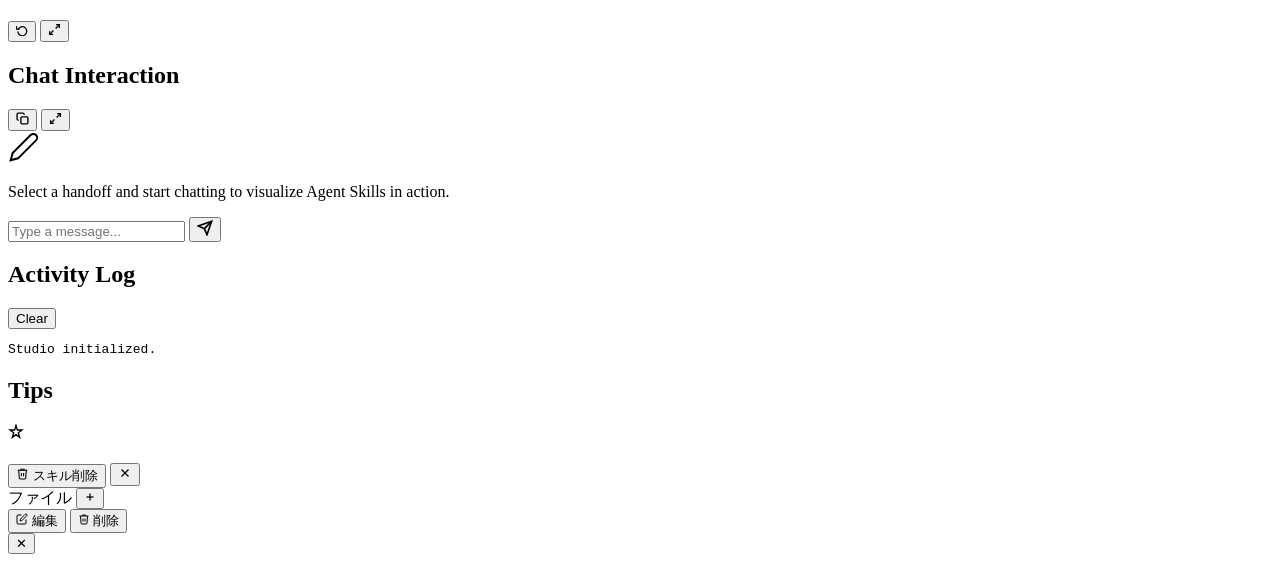
==== commit 00ea04ed: "feat: skill picker UI, activity sort, SKILL.md flow guards, full skill result display" ====
--- a/app/templates/index.html
+++ b/app/templates/index.html
@@ -7,10 +7,15 @@
     <link rel="preconnect" href="https://fonts.googleapis.com" />
     <link rel="preconnect" href="https://fonts.gstatic.com" crossorigin />
     <link href="https://fonts.googleapis.com/css2?family=Space+Grotesk:wght@400;500;600;700&family=DM+Sans:ital,wght@0,400;0,500;0,600;1,400&family=JetBrains+Mono:wght@400;500&display=swap" rel="stylesheet" />
-    <link rel="stylesheet" href="/static/styles.css?v=20260403o" />
+    <link rel="stylesheet" href="/static/styles.css?v=20260405r" />
   </head>
   <body>
     <!-- ========== Fixed sidebar nav ========== -->
+    <!-- Sidebar collapse tab (fixed, tracks sidebar width) -->
+    <button id="sidebar-collapse-btn" class="sidebar-collapse-btn" title="Toggle sidebar">
+      <svg class="collapse-icon-open" width="12" height="12" viewBox="0 0 24 24" fill="none" stroke="currentColor" stroke-width="2.5" stroke-linecap="round" stroke-linejoin="round"><polyline points="15 18 9 12 15 6"/></svg>
+      <svg class="collapse-icon-closed" width="12" height="12" viewBox="0 0 24 24" fill="none" stroke="currentColor" stroke-width="2.5" stroke-linecap="round" stroke-linejoin="round"><polyline points="9 18 15 12 9 6"/></svg>
+    </button>
     <nav id="sidebar">
       <div class="sidebar-brand">
         <div class="brand-icon">
@@ -21,23 +26,23 @@
 
       <div class="nav-group">
         <div class="nav-section-label">Build</div>
-        <a class="nav-item active" data-page="agents" href="#agents">
+        <a class="nav-item active" data-page="agents" data-label="Agents" href="#agents">
           <svg width="18" height="18" viewBox="0 0 24 24" fill="none" stroke="currentColor" stroke-width="2" stroke-linecap="round" stroke-linejoin="round"><path d="M20 21v-2a4 4 0 0 0-4-4H8a4 4 0 0 0-4 4v2"/><circle cx="12" cy="7" r="4"/></svg>
           <span>Agents</span>
         </a>
-        <a class="nav-item" data-page="skills" href="#skills">
+        <a class="nav-item" data-page="skills" data-label="Skills" href="#skills">
           <svg width="18" height="18" viewBox="0 0 24 24" fill="none" stroke="currentColor" stroke-width="2" stroke-linecap="round" stroke-linejoin="round"><path d="M14.7 6.3a1 1 0 0 0 0 1.4l1.6 1.6a1 1 0 0 0 1.4 0l3.77-3.77a6 6 0 0 1-7.94 7.94l-6.91 6.91a2.12 2.12 0 0 1-3-3l6.91-6.91a6 6 0 0 1 7.94-7.94l-3.76 3.76z"/></svg>
           <span>Skills</span>
         </a>
-        <a class="nav-item" data-page="workflows" href="#workflows" style="display:none">
+        <a class="nav-item" data-page="workflows" data-label="Workflows" href="#workflows" style="display:none">
           <svg width="18" height="18" viewBox="0 0 24 24" fill="none" stroke="currentColor" stroke-width="2" stroke-linecap="round" stroke-linejoin="round"><polyline points="16 18 22 12 16 6"/><polyline points="8 6 2 12 8 18"/></svg>
           <span>Workflows</span>
         </a>
-        <a class="nav-item" data-page="handoffs" href="#handoffs">
+        <a class="nav-item" data-page="handoffs" data-label="Handoffs" href="#handoffs">
           <svg width="18" height="18" viewBox="0 0 24 24" fill="none" stroke="currentColor" stroke-width="2" stroke-linecap="round" stroke-linejoin="round"><path d="M17 3a2.828 2.828 0 1 1 4 4L7.5 20.5 2 22l1.5-5.5L17 3z"/><path d="m15 5 4 4"/></svg>
           <span>Handoffs</span>
         </a>
-        <a class="nav-item" data-page="skillviz" href="#skillviz">
+        <a class="nav-item" data-page="skillviz" data-label="Skill Viz" href="#skillviz">
           <svg width="18" height="18" viewBox="0 0 24 24" fill="none" stroke="currentColor" stroke-width="2" stroke-linecap="round" stroke-linejoin="round"><circle cx="12" cy="12" r="3"/><path d="M12 2v3M12 19v3M4.22 4.22l2.12 2.12M17.66 17.66l2.12 2.12M2 12h3M19 12h3M4.22 19.78l2.12-2.12M17.66 6.34l2.12-2.12"/></svg>
           <span>Skill Viz</span>
         </a>
@@ -45,13 +50,22 @@
 
       <div class="nav-group">
         <div class="nav-section-label">Observe</div>
-        <a class="nav-item" data-page="console" href="#console">
+        <a class="nav-item" data-page="console" data-label="Console" href="#console">
           <svg width="18" height="18" viewBox="0 0 24 24" fill="none" stroke="currentColor" stroke-width="2" stroke-linecap="round" stroke-linejoin="round"><polyline points="4 17 10 11 4 5"/><line x1="12" y1="19" x2="20" y2="19"/></svg>
           <span>Console</span>
         </a>
       </div>
 
       <div class="sidebar-footer">
+        <button id="theme-toggle-btn" class="theme-toggle" title="Toggle Light / Dark Mode">
+          <span class="theme-toggle-icon theme-icon-dark">
+            <svg width="15" height="15" viewBox="0 0 24 24" fill="none" stroke="currentColor" stroke-width="2" stroke-linecap="round" stroke-linejoin="round"><path d="M21 12.79A9 9 0 1 1 11.21 3 7 7 0 0 0 21 12.79z"/></svg>
+          </span>
+          <span class="theme-toggle-icon theme-icon-light">
+            <svg width="15" height="15" viewBox="0 0 24 24" fill="none" stroke="currentColor" stroke-width="2" stroke-linecap="round" stroke-linejoin="round"><circle cx="12" cy="12" r="5"/><line x1="12" y1="1" x2="12" y2="3"/><line x1="12" y1="21" x2="12" y2="23"/><line x1="4.22" y1="4.22" x2="5.64" y2="5.64"/><line x1="18.36" y1="18.36" x2="19.78" y2="19.78"/><line x1="1" y1="12" x2="3" y2="12"/><line x1="21" y1="12" x2="23" y2="12"/><line x1="4.22" y1="19.78" x2="5.64" y2="18.36"/><line x1="18.36" y1="5.64" x2="19.78" y2="4.22"/></svg>
+          </span>
+          <span class="theme-toggle-label"></span>
+        </button>
         <div class="sidebar-status">
           <span class="status-dot"></span>
           <span id="sidebar-status-text">Connected</span>
@@ -71,40 +85,32 @@
       <!-- ============== PAGE: Agents ============== -->
       <section id="page-agents" class="page active">
         <div class="agents-layout">
-          <!-- Left: agent list -->
-          <div class="agent-list-col">
-            <div class="panel">
-              <div class="panel-head">
-                <h2>Agents</h2>
-                <button id="new-agent-btn" class="btn btn-ghost btn-sm">
-                  <svg width="14" height="14" viewBox="0 0 24 24" fill="none" stroke="currentColor" stroke-width="2.5"><line x1="12" y1="5" x2="12" y2="19"/><line x1="5" y1="12" x2="19" y2="12"/></svg>
-                  New
-                </button>
-              </div>
-              <div id="agent-list" class="card-stack"></div>
-            </div>
-          </div>
-
-          <!-- Right: detail pane with two tabs -->
+          <!-- Topbar: agent selector -->
+          <div class="ho-topbar ag-topbar">
+            <div class="ho-topbar-left">
+              <svg width="16" height="16" viewBox="0 0 24 24" fill="none" stroke="currentColor" stroke-width="2"><path d="M20 21v-2a4 4 0 0 0-4-4H8a4 4 0 0 0-4 4v2"/><circle cx="12" cy="7" r="4"/></svg>
+              <span class="ho-topbar-title">Agents</span>
+              <select id="agent-select" class="ho-topbar-select">
+                <option value="">— Select Agent —</option>
+              </select>
+              <button id="new-agent-btn" class="btn btn-ghost btn-sm">
+                <svg width="13" height="13" viewBox="0 0 24 24" fill="none" stroke="currentColor" stroke-width="2.5"><line x1="12" y1="5" x2="12" y2="19"/><line x1="5" y1="12" x2="19" y2="12"/></svg>
+                New
+              </button>
+              <button id="delete-agent-btn" class="btn btn-danger btn-sm" title="Delete this agent">
+                <svg width="13" height="13" viewBox="0 0 24 24" fill="none" stroke="currentColor" stroke-width="2.5" stroke-linecap="round" stroke-linejoin="round"><polyline points="3 6 5 6 21 6"/><path d="M19 6v14a2 2 0 0 1-2 2H7a2 2 0 0 1-2-2V6m3 0V4a2 2 0 0 1 2-2h4a2 2 0 0 1 2 2v2"/></svg>
+              </button>
+              <span id="agent-status" class="status-badge">Ready</span>
+              <span id="agent-header-tools" class="header-chip">0 tools</span>
+              <span id="agent-header-name" style="display:none">New Agent</span>
+            </div>
+            <div class="ho-topbar-right">
+              <button id="save-agent-btn" class="btn btn-primary btn-sm">Save Agent</button>
+            </div>
+          </div>
+
+          <!-- Detail pane with two tabs -->
           <div class="agent-detail-col">
-            <!-- Agent header bar -->
-            <div class="agent-header-bar">
-              <div class="agent-header-info">
-                <span class="agent-header-icon">
-                  <svg width="18" height="18" viewBox="0 0 24 24" fill="none" stroke="currentColor" stroke-width="2"><path d="M20 21v-2a4 4 0 0 0-4-4H8a4 4 0 0 0-4 4v2"/><circle cx="12" cy="7" r="4"/></svg>
-                </span>
-                <strong id="agent-header-name">New Agent</strong>
-                <span id="agent-header-tools" class="header-chip">0 tools</span>
-              </div>
-              <div class="agent-header-actions">
-                <button id="delete-agent-btn" class="btn btn-danger btn-sm" title="Delete this agent">
-                  <svg width="14" height="14" viewBox="0 0 24 24" fill="none" stroke="currentColor" stroke-width="2.5" stroke-linecap="round" stroke-linejoin="round"><polyline points="3 6 5 6 21 6"/><path d="M19 6v14a2 2 0 0 1-2 2H7a2 2 0 0 1-2-2V6m3 0V4a2 2 0 0 1 2-2h4a2 2 0 0 1 2 2v2"/></svg>
-                </button>
-                <button id="save-agent-btn" class="btn btn-primary btn-sm">Save Agent</button>
-                <span id="agent-status" class="status-badge">Ready</span>
-              </div>
-            </div>
-
             <!-- Tab bar -->
             <div class="agent-tabs">
               <button class="agent-tab active" data-tab="configuration">Configuration</button>
@@ -160,7 +166,19 @@
                   <fieldset class="form-block">
                     <legend class="form-legend">Agent Skills</legend>
                     <p class="form-hint">Uploaded file-based skills with subprocess script execution</p>
-                    <div id="skill-checkboxes" class="skill-checks"></div>
+                    <div id="agent-skill-list" class="agent-skill-list"></div>
+                    <div class="agent-skill-add-row">
+                      <div class="skill-picker" id="skill-picker">
+                        <button type="button" class="skill-picker-trigger" id="skill-picker-trigger" disabled>
+                          <span id="skill-picker-label">Select skills...</span>
+                          <svg class="skill-picker-chevron" width="12" height="12" viewBox="0 0 24 24" fill="none" stroke="currentColor" stroke-width="2.5"><polyline points="6 9 12 15 18 9"/></svg>
+                        </button>
+                        <div class="skill-picker-dropdown" id="skill-picker-dropdown">
+                          <div id="skill-picker-options" class="skill-picker-options"></div>
+                        </div>
+                      </div>
+                      <button id="agent-skill-add-btn" class="btn btn-sm" disabled>+ 追加</button>
+                    </div>
                   </fieldset>
 
                   <fieldset class="form-block">
@@ -796,6 +814,17 @@
     <!-- Toast notification -->
     <div id="toast" class="toast"></div>
 
-    <script src="/static/app.js?v=20260405e" defer></script>
+    <!-- CRM Detail Modal -->
+    <div id="crm-detail-modal" class="crm-modal-overlay">
+      <div class="crm-modal-card">
+        <div class="crm-modal-header">
+          <span id="crm-detail-title" class="crm-modal-title"></span>
+          <button id="crm-detail-close" class="crm-modal-close" aria-label="閉じる">✕</button>
+        </div>
+        <div id="crm-detail-body" class="crm-modal-body"></div>
+      </div>
+    </div>
+
+    <script src="/static/app.js?v=20260405r" defer></script>
   </body>
 </html>
